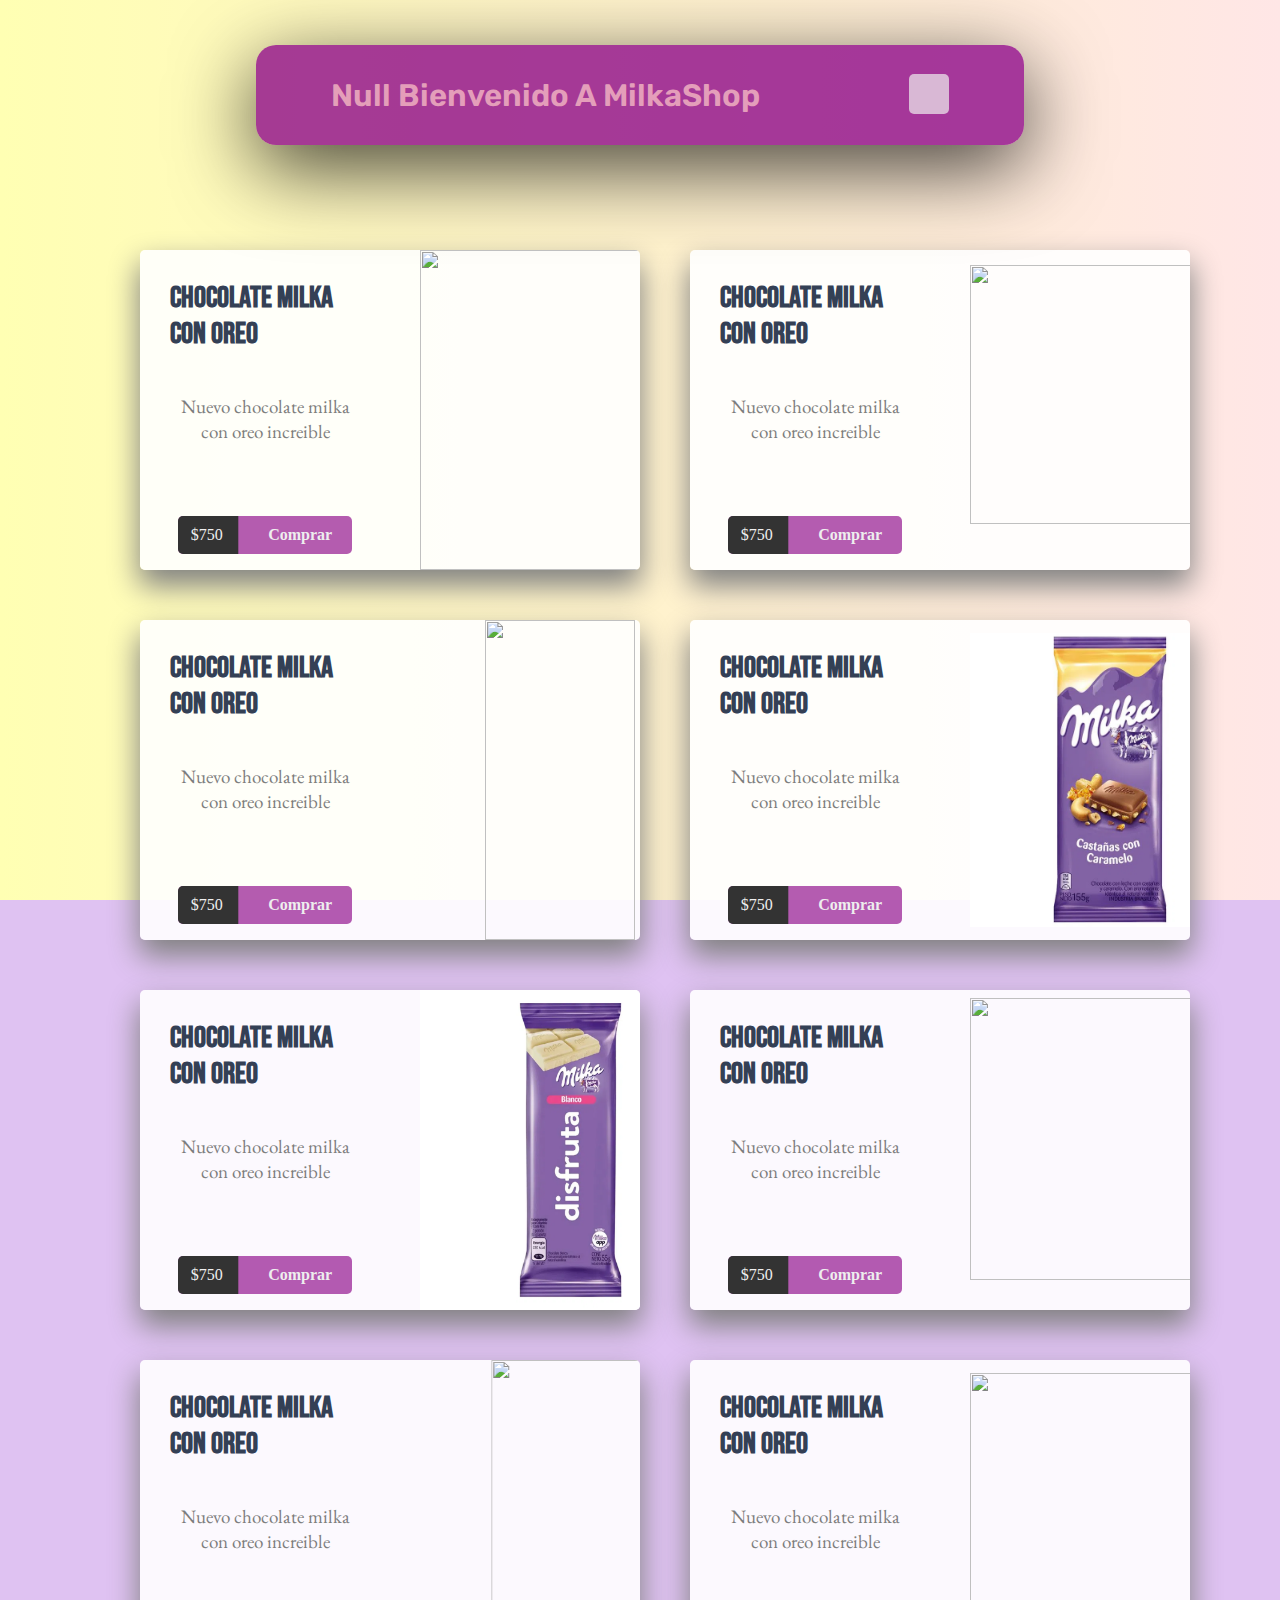
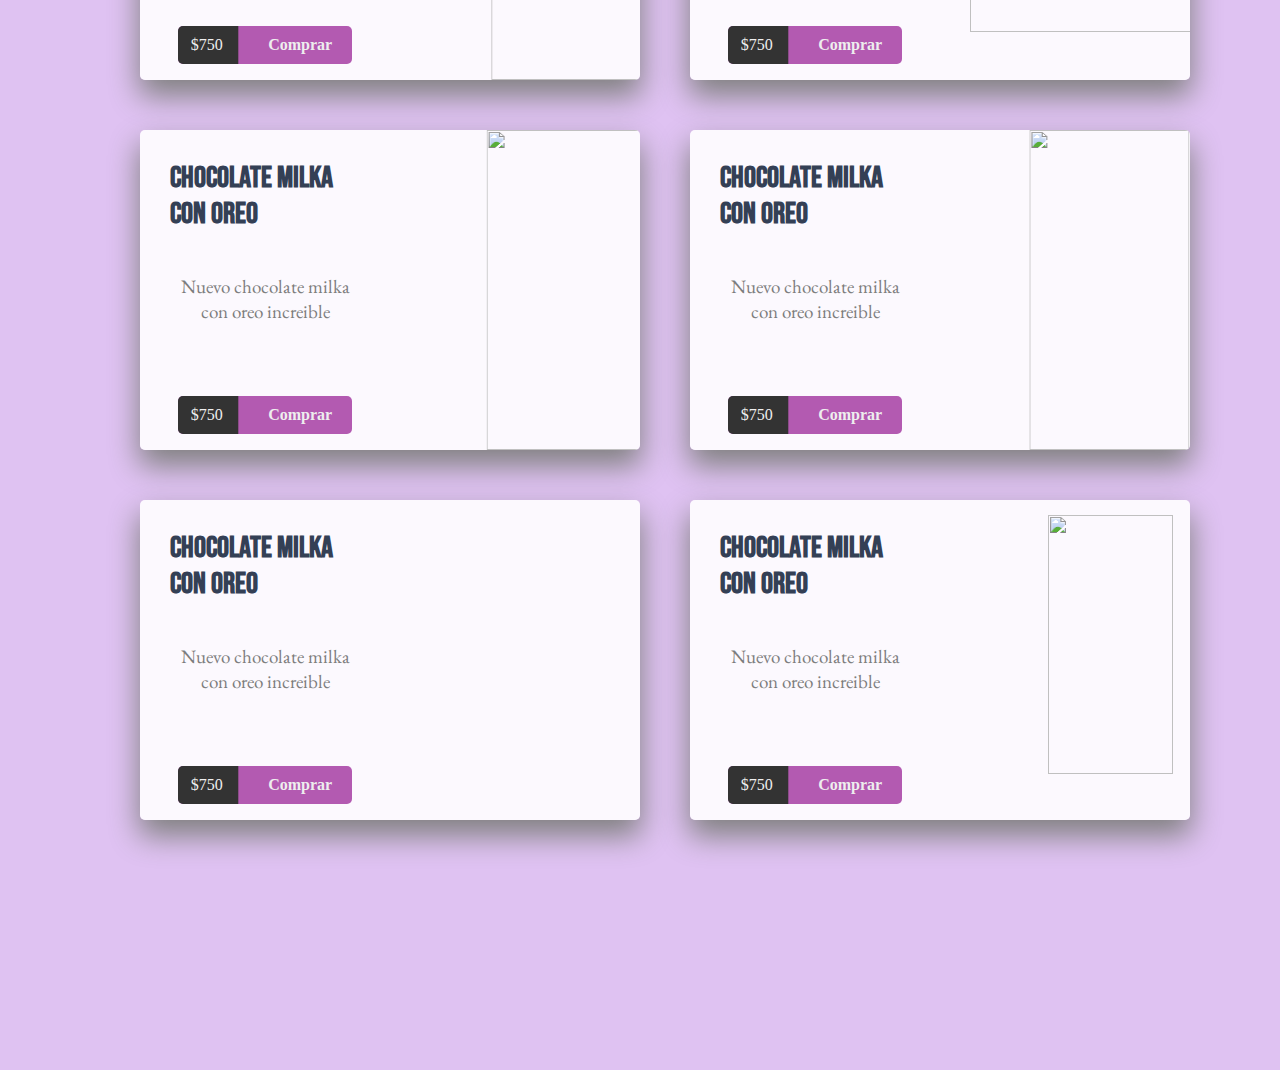
==== index.html @ 317cbb47 "html y js" ====
<!DOCTYPE html>
<html lang="es">
<head>
    <meta charset="UTF-8">
    <meta http-equiv="X-UA-Compatible" content="IE=edge">
    <meta name="viewport" content="width=device-width, initial-scale=1.0">
    <link rel="stylesheet" href="CSS/estilos.css">
    <title>Document</title>
</head>
<body>
  <div id="saludo" class="caja">
    <h1></h1>
    <a href="productos/producto.html">
    <button class="btn2">
 
    </button>
    </a>
  </div>


<main id="productos">

  <section class="1">
    <div id="contenedor">	
	
      <div class="producto-data">
      
        <h1>Chocolate milka con oreo</h1>
  
      
        <p>Nuevo chocolate milka con oreo increible</p>
  
      
      
        <div class="control">
    
          <button class="btn">
          <span class="precio">$750</span>
          <span class="comprar">Comprar</span>
          </button>
    
        </div>
        
      </div>
    
      <div class="producto-imagen milka1">
    
      <img src="	https://superlorito.com.ar/wp-content/uploads/Chocolate-Milka-Oreo-Leche-X55gr.jpg" alt="">

      </div>
  
    </div>
  </section>
  <section class="2">
    <div id="contenedor">	
	
      <div class="producto-data">
      
        <h1>Chocolate milka con oreo</h1>
  
      
        <p>Nuevo chocolate milka con oreo increible</p>
  
      
      
       <div class="control">
        
          <button class="btn">
          <span class="precio">$750</span>
          <span class="comprar">Comprar</span>
          </button>
        
        </div>
        
      </div>
    
      <div class="producto-imagen milka2">
    
      <img src="	https://http2.mlstatic.com/D_NQ_NP_650214-MLA49105388420_022022-O.jpg" alt="">

      </div>
  
    </div>
  </section>
  <section class="3">
    <div id="contenedor">	
	
      <div class="producto-data">
      
        <h1>Chocolate milka con oreo</h1>
  
      
        <p>Nuevo chocolate milka con oreo increible</p>
  
      
      
       <div class="control">
    
          <button class="btn">
            
          <span class="precio">$750</span>
          <span class="comprar">Comprar</span>
          </button>
    
        </div>
        
      </div>
    
      <div class="producto-imagen milka3">
    
      <img src="	https://http2.mlstatic.com/D_NQ_NP_950844-MLA43089766012_082020-O.jpg" alt="">

      </div>
  
    </div>
  </section>
  <section class="4">
    <div id="contenedor">	
	
      <div class="producto-data">
      
        <h1>Chocolate milka con oreo</h1>
  
      
        <p>Nuevo chocolate milka con oreo increible</p>
  
      
      
       <div class="control">
    
          <button class="btn">
          <span class="precio">$750</span>
          <span class="comprar">Comprar</span>
          </button>
    
        </div>
        
      </div>
    
      <div class="producto-imagen milka4">
    
      <img src="imagenes/cho.jpg" alt="">

      </div>
  
    </div>
  </section>
  <section class="5">
    <div id="contenedor">	
	
      <div class="producto-data">
      
        <h1>Chocolate milka con oreo</h1>
  
      
        <p>Nuevo chocolate milka con oreo increible</p>
  
      
      
       <div class="control">
    
          <button class="btn">
          <span class="precio">$750</span>
          <span class="comprar">Comprar</span>
          </button>
    
        </div>
        
      </div>
    
      <div class="producto-imagen milka5">
    
      <img src="imagenes/choco2.jpg" alt="">

      </div>
  
    </div>
  </section>
  <section class="6">
    <div id="contenedor">	
	
      <div class="producto-data">
      
        <h1>Chocolate milka con oreo</h1>
  
      
        <p>Nuevo chocolate milka con oreo increible</p>
  
      
      
       <div class="control">
    
          <button class="btn">
          <span class="precio">$750</span>
          <span class="comprar">Comprar</span>
          </button>
    
        </div>
        
      </div>
    
      <div class="producto-imagen milka6">
    
      <img src="	https://geant.vteximg.com.br/arquivos/ids/202860-1000-1000/660209.jpg" alt="">

      </div>
  
    </div>
  </section>
  <section class="7">
    <div id="contenedor">	
	
      <div class="producto-data">
      
        <h1>Chocolate milka con oreo</h1>
  
      
        <p>Nuevo chocolate milka con oreo increible</p>
  
      
      
       <div class="control">
    
          <button class="btn">
          <span class="precio">$750</span>
          <span class="comprar">Comprar</span>
          </button>
    
        </div>
        
      </div>
    
      <div class="producto-imagen milka7">
    
      <img src="	https://http2.mlstatic.com/D_NQ_NP_728388-MLA46221948255_052021-O.jpg" alt="">

      </div>
  
    </div>
  </section>
  <section class="8">
    <div id="contenedor">	
	
      <div class="producto-data">
      
        <h1>Chocolate milka con oreo</h1>
  
      
        <p>Nuevo chocolate milka con oreo increible</p>
  
      
      
       <div class="control">
    
          <button class="btn">
          <span class="precio">$750</span>
          <span class="comprar">Comprar</span>
          </button>
    
        </div>
        
      </div>
    
      <div class="producto-imagen milka8">
    
      <img src="	https://images.freshop.com/00070221103026/bbd593454229180da6b81c4cb1b578fb_large.png" alt="">

      </div>
  
    </div>
  </section>
  <section class="9">
    <div id="contenedor">	
	
      <div class="producto-data">
      
        <h1>Chocolate milka con oreo</h1>
  
      
        <p>Nuevo chocolate milka con oreo increible</p>
  
      
      
       <div class="control">
    
          <button class="btn">
          <span class="precio">$750</span>
          <span class="comprar">Comprar</span>
          </button>
    
        </div>
        
      </div>
    
      <div class="producto-imagen milka9">
    
      <img src="	https://http2.mlstatic.com/D_NQ_NP_857072-MLA42196330854_062020-O.webp" alt="">

      </div>
  
    </div>
  </section>

  <section class="10">
    <div id="contenedor">	
	
      <div class="producto-data">
      
        <h1>Chocolate milka con oreo</h1>
  
      
        <p>Nuevo chocolate milka con oreo increible</p>
  
      
      
       <div class="control">
    
          <button class="btn">
          <span class="precio">$750</span>
          <span class="comprar">Comprar</span>
          </button>
    
        </div>
        
      </div>
    
      <div class="producto-imagen milka10">
    
      <img src="https://http2.mlstatic.com/D_NQ_NP_714537-MLA43357161990_092020-O.webp" alt="">

      </div>
  
    </div>
  </section>
  <section class="11">
    <div id="contenedor">	
	
      <div class="producto-data">
      
        <h1>Chocolate milka con oreo</h1>
  
      
        <p>Nuevo chocolate milka con oreo increible</p>
  
      
      
       <div class="control">
    
          <button class="btn">
          <span class="precio">$750</span>
          <span class="comprar">Comprar</span>
          </button>
    
        </div>
        
      </div>
    
      <div class="producto-imagen milka11">
    
      <img src="	https://http2.mlstatic.com/D_NQ_NP_940517-MLA41608887933_052020-O.jpg " alt="">

      </div>
  
    </div>
  </section>
  <section class="12">
    <div id="contenedor">	
	
      <div class="producto-data">
      
        <h1>Chocolate milka con oreo</h1>
  
      
        <p>Nuevo chocolate milka con oreo increible</p>
  
      
      
       <div class="control">
    
          <button class="btn">
          <span class="precio">$750</span>
          <span class="comprar">Comprar</span>
          </button>
    
        </div>
        
      </div>
    
      <div class="producto-imagen milka12">
    
      <img src="	https://m.media-amazon.com/images/I/61frjpLUIfL._SY879_PIbundle-2,TopRight,0,0_SX389SY879SH20_.jpg      " alt="">

      </div>
  
    </div>
  </section>

</main> 
<script src="js/mainjava.js"></script>
</body>
</html>
---- CSS/estilos.css ----
@import url('https://fonts.googleapis.com/css2?family=Bebas+Neue&family=Bree+Serif&family=EB+Garamond:ital,wght@0,500;1,800&display=swap');

@import url('https://fonts.googleapis.com/css2?family=Montserrat:ital,wght@1,300&family=Pacifico&family=Poppins:wght@200&family=Roboto:ital@1&family=Rubik&display=swap');



body {
background: #DFC2F2;
background-image: linear-gradient( to right, #ffffb3,#ffe6e6);
background-attachment: fixed;	
background-size: cover;
}

.caja{
background-color: #8b0186c5;
height: 100px;
position: absolute;
border-radius: 20px;
top: 5%;
left: 20%;
right: 20%;
align-items: center;
display: flex;
height: 100px;
justify-content: space-around;

-webkit-box-shadow: 0px 22px 81px 0px rgba(0,0,0,0.75);
-moz-box-shadow: 0px 22px 81px 0px rgba(0,0,0,0.75);
box-shadow: 0px 22px 81px 0px rgba(0,0,0,0.75);

}   
.caja h1{
text-transform: capitalize;
color: #ffcaca;
opacity: 70%;
font-weight: 600;
font-family: 'Montserrat', sans-serif;
font-family: 'Pacifico', cursive;
font-family: 'Poppins', sans-serif;
font-family: 'Roboto', sans-serif;
font-family: 'Rubik', sans-serif;
font-size: 31px;
}
main{
display: grid; 
grid-auto-columns: 1fr; 
grid-template-columns: 1fr 1fr; 
grid-template-rows: 1fr 1fr 1fr 1fr 1fr 1fr; 
gap: 1px 1px; 
grid-template-areas: 
  "1 2"
  "3 4"
  "5 6"
  "7 8"
  "9 10"
  "11 12"; 
  gap: 50px;
  width: 1000px;
  margin: 250px auto;
  
  }
.btn2{
  background-image: url(	https://e7.pngegg.com/pngimages/833/426/png-clipart-shopping-cart-shopping-cart.png);
  background-size: cover;
  background-position: center;
  border-radius: 5px;
  border: none;
  cursor: pointer;
  opacity: 70%;
  width: 40px;
  height: 40px;
  border: none;
  transition: all 0.3s ease-out;
  
}
.btn2:hover{
transform: scale(1.1);
opacity: 90%;

}

#contenedor{
  box-shadow: 0 15px 30px 1px grey;
  background: rgba(255, 255, 255, 0.90);
  text-align: center;
  border-radius: 5px;
  overflow: hidden;
 
  height: 320px;
  width: 500px;
  
  
  
}



.producto-data {
  position: relative;
  text-align: left;
  overflow: hidden;
  padding: 30px;
  height: 100%;
  float: left;
  width: 38%;
  
}

#contenedor .producto-data h1{
  font-family: 'Bebas Neue', cursive;
  display: inline-block;
  position: relative;
  font-size: 30px;
  color: #344055;
  margin: 0;
  
}
#contenedor .producto-data p {
font-family: 'EB Garamond', serif;
  text-align: center;
  font-size: 19px;
  color: #7d7d7d;
  padding-top: 23px;
}
.control{
  position: absolute;
  bottom: 20%;
  left: 15%;
  
}
.btn {

  transform: translateY(0px);
  transition: 0.3s linear;
  background:  #8b0186a4;
  border-radius: 5px;
  position: relative;
  overflow: hidden;
  cursor: pointer;
  outline: none;
  border: none;
  color: #eee;
  padding: 0;
  margin: 0;
  
}

.btn:hover{transform: translateY(-6px);
  background: #8b0186c5;}

.btn span {
  font-family: 'Farsan', cursive;
  transition: transform 0.3s;
  display: inline-block;
  padding: 10px 20px;
  font-size: 1.2em;
  margin:0;
  
}
.btn .precio{
  background: #333;
  border: 0;
  margin: 0;
} 

.btn .precio {
  transform: translateX(-10%); padding-right: 15px;
}



.btn .comprar {
  z-index: 3; font-weight: bolder;
  
}

.btn:hover .precio {transform: translateX(-110%);}





.producto-imagen {
  transition: all 0.3s ease-out;
  display: inline-block;
  position: relative;
  left: 30px;
  overflow: hidden;
  height: 100%;
 
  width: 50%;
  display: inline-block;
}

.milka1 img {
  width: 300px;
  height: 100%;
  
}
.milka2 img{
  
  width: 290px;
  height: 90%;
  margin-top: 6%;
}
.milka3 img{
  width: 150px;
  height: 100%;
  transform: translateX(10%);


}
.milka4 img{
  width: 280px;
  height: 92%;
  margin-top: 5%;
  
}
.milka5 img{
  width: 300px;
  height: 100%;
}
.milka6 img{
  width: 285px;
  height: 94%;
  margin-top: 3%;
}
.milka7 img{
  width: 155px;
  height: 100%;
  transform: translateX(15%);
}
.milka8 img{
  width: 280px;
  height: 90%;
  margin-top: 5%;
}
.milka9 img{
  width: 155px;
  height: 100%;
  transform: translateX(12%);
}
.milka10 img{
  width: 160px;
  height: 100%;
  transform: translateX(9%);
}
.milka11 img{
  transform: translateX(11%);
  height: 100%;
}
.milka12 img{
  width: 125px;
  height: 90%;
  margin-top: 6%;
  transform: translateX(12%);
 
}
.producto-imagen img{
  transition: transform 0.4s;
}
.producto-imagen :hover{
  transform:translateX(-15%);
}



.btn:hover .comprar{
 transform: translateX(-35%);
}
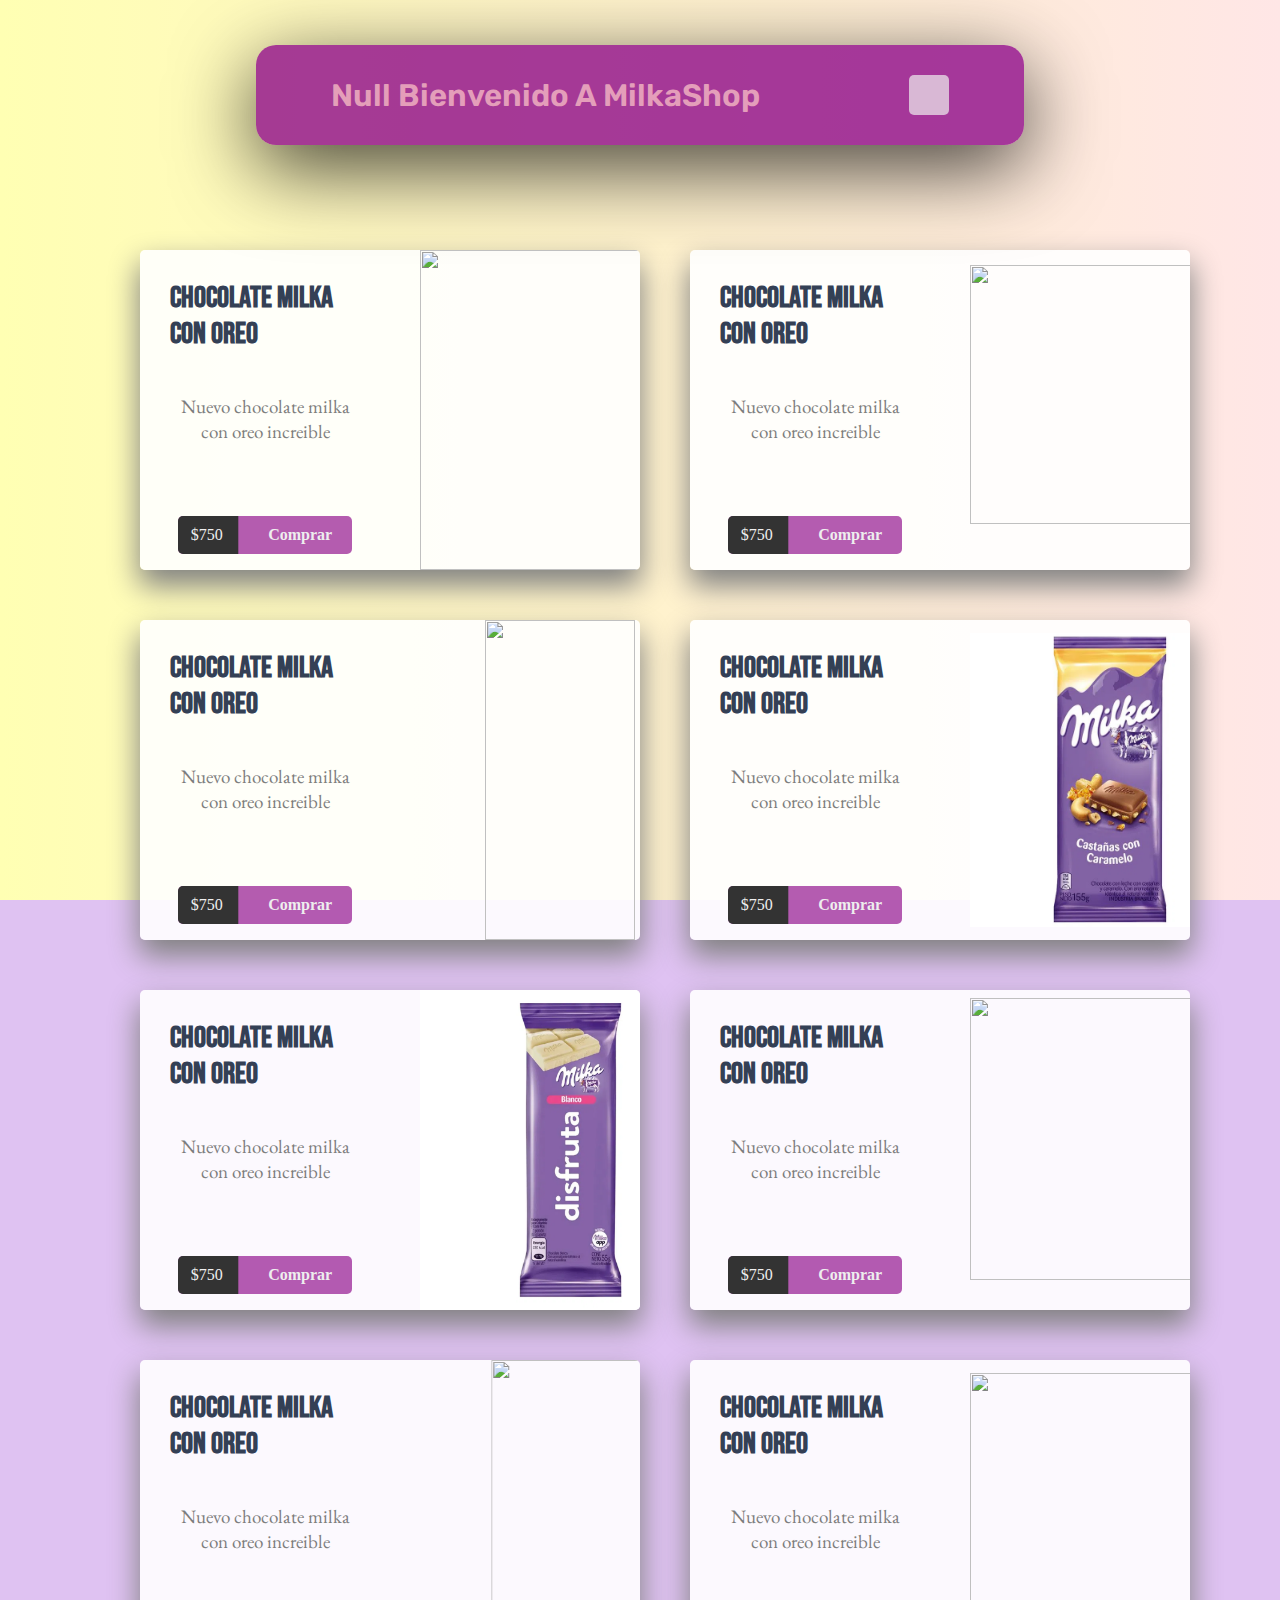
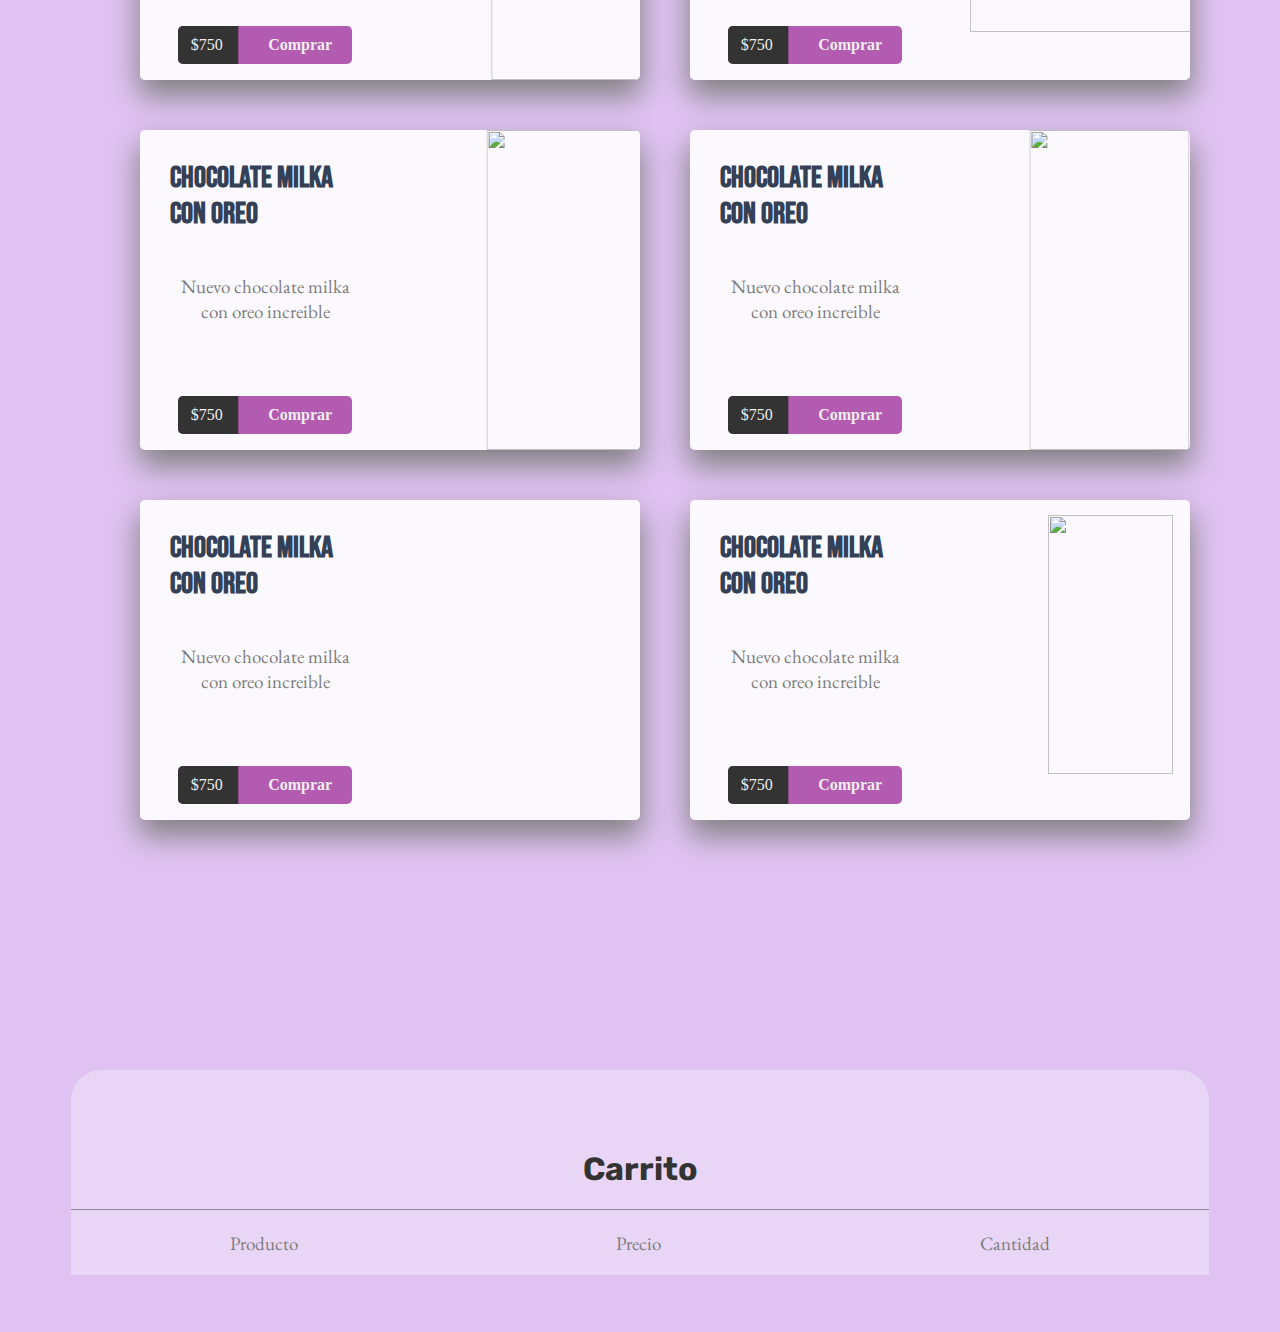
==== commit bb1106a2: "carrito" ====
--- a/index.html
+++ b/index.html
@@ -10,22 +10,30 @@
 <body>
   <div id="saludo" class="caja">
     <h1></h1>
-    <a href="productos/producto.html">
-    <button class="btn2">
- 
+    <!-- <a href="productos/producto.html"></a>-->
+    <button class="btn2" id="carr">
+      <!-- <div class="carrito">
+        <table>
+          <tr id="tabla">
+            <th></th>
+            <th></th>
+            <th></th>
+          </tr>
+        </table>
+        <tbody></tbody>
+      </div> -->
     </button>
-    </a>
   </div>
 
 
 <main id="productos">
 
   <section class="1">
-    <div id="contenedor">	
-	
-      <div class="producto-data">
-      
-        <h1>Chocolate milka con oreo</h1>
+    <div id="contenedor" class="tarjeta">	
+	
+      <div class="producto-data">
+      
+        <h1 class="tarjeta-titulo">Chocolate milka con oreo</h1>
   
       
         <p>Nuevo chocolate milka con oreo increible</p>
@@ -45,357 +53,391 @@
     
       <div class="producto-imagen milka1">
     
+      <img class="tarjeta-img" src="	https://superlorito.com.ar/wp-content/uploads/Chocolate-Milka-Oreo-Leche-X55gr.jpg" alt="">
+
+      </div>
+  
+    </div>
+  </section>
+  <section class="2">
+    <div id="contenedor" class="tarjeta">	
+	
+      <div class="producto-data">
+      
+        <h1 class="tarjeta-titulo">Chocolate milka con oreo</h1>
+  
+      
+        <p>Nuevo chocolate milka con oreo increible</p>
+  
+      
+      
+       <div class="control">
+        
+          <button class="btn">
+          <span class="precio">$750</span>
+          <span class="comprar">Comprar</span>
+          </button>
+        
+        </div>
+        
+      </div>
+    
+      <div class="producto-imagen milka2">
+    
+      <img class="tarjeta-img" src="	https://http2.mlstatic.com/D_NQ_NP_650214-MLA49105388420_022022-O.jpg" alt="">
+
+      </div>
+  
+    </div>
+  </section>
+  <section class="3">
+    <div id="contenedor" class="tarjeta">	
+	
+      <div class="producto-data">
+      
+        <h1 class="tarjeta-titulo">Chocolate milka con oreo</h1>
+  
+      
+        <p>Nuevo chocolate milka con oreo increible</p>
+  
+      
+      
+       <div class="control">
+    
+          <button class="btn">
+            
+          <span class="precio">$750</span>
+          <span class="comprar">Comprar</span>
+          </button>
+    
+        </div>
+        
+      </div>
+    
+      <div class="producto-imagen milka3">
+    
+      <img class="tarjeta-img" src="	https://http2.mlstatic.com/D_NQ_NP_950844-MLA43089766012_082020-O.jpg" alt="">
+
+      </div>
+  
+    </div>
+  </section>
+  <section class="4">
+    <div id="contenedor" class="tarjeta">	
+	
+      <div class="producto-data">
+      
+        <h1 class="tarjeta-titulo">Chocolate milka con oreo</h1>
+  
+      
+        <p>Nuevo chocolate milka con oreo increible</p>
+  
+      
+      
+       <div class="control">
+    
+          <button class="btn">
+          <span class="precio">$750</span>
+          <span class="comprar">Comprar</span>
+          </button>
+    
+        </div>
+        
+      </div>
+    
+      <div class="producto-imagen milka4">
+    
+      <img class="tarjeta-img" src="imagenes/cho.jpg" alt="">
+
+      </div>
+  
+    </div>
+  </section>
+  <section class="5">
+    <div id="contenedor" class="tarjeta">	
+	
+      <div class="producto-data">
+      
+        <h1 class="tarjeta-titulo">Chocolate milka con oreo</h1>
+  
+      
+        <p>Nuevo chocolate milka con oreo increible</p>
+  
+      
+      
+       <div class="control">
+    
+          <button class="btn">
+          <span class="precio">$750</span>
+          <span class="comprar">Comprar</span>
+          </button>
+    
+        </div>
+        
+      </div>
+    
+      <div class="producto-imagen milka5">
+    
+      <img class="tarjeta-img" src="imagenes/choco2.jpg" alt="">
+
+      </div>
+  
+    </div>
+  </section>
+  <section class="6">
+    <div id="contenedor" class="tarjeta">	
+	
+      <div class="producto-data">
+      
+        <h1 class="tarjeta-titulo">Chocolate milka con oreo</h1>
+  
+      
+        <p>Nuevo chocolate milka con oreo increible</p>
+  
+      
+      
+       <div class="control">
+    
+          <button class="btn">
+          <span class="precio">$750</span>
+          <span class="comprar">Comprar</span>
+          </button>
+    
+        </div>
+        
+      </div>
+    
+      <div class="producto-imagen milka6">
+    
+      <img class="tarjeta-img" src="	https://geant.vteximg.com.br/arquivos/ids/202860-1000-1000/660209.jpg" alt="">
+
+      </div>
+  
+    </div>
+  </section>
+  <section class="7">
+    <div id="contenedor" class="tarjeta">	
+	
+      <div class="producto-data">
+      
+        <h1 class="tarjeta-titulo">Chocolate milka con oreo</h1>
+  
+      
+        <p>Nuevo chocolate milka con oreo increible</p>
+  
+      
+      
+       <div class="control">
+    
+          <button class="btn">
+          <span class="precio">$750</span>
+          <span class="comprar">Comprar</span>
+          </button>
+    
+        </div>
+        
+      </div>
+    
+      <div class="producto-imagen milka7">
+    
+      <img class="tarjeta-img" src="	https://http2.mlstatic.com/D_NQ_NP_728388-MLA46221948255_052021-O.jpg" alt="">
+
+      </div>
+  
+    </div>
+  </section>
+  <section class="8">
+    <div id="contenedor" class="tarjeta">	
+	
+      <div class="producto-data">
+      
+        <h1 class="tarjeta-titulo">Chocolate milka con oreo</h1>
+  
+      
+        <p>Nuevo chocolate milka con oreo increible</p>
+  
+      
+      
+       <div class="control">
+    
+          <button class="btn">
+          <span class="precio">$750</span>
+          <span class="comprar">Comprar</span>
+          </button>
+    
+        </div>
+        
+      </div>
+    
+      <div class="producto-imagen milka8">
+    
+      <img class="tarjeta-img" src="	https://images.freshop.com/00070221103026/bbd593454229180da6b81c4cb1b578fb_large.png" alt="">
+
+      </div>
+  
+    </div>
+  </section>
+  <section class="9">
+    <div id="contenedor" class="tarjeta">	
+	
+      <div class="producto-data">
+      
+        <h1 class="tarjeta-titulo">Chocolate milka con oreo</h1>
+  
+      
+        <p>Nuevo chocolate milka con oreo increible</p>
+  
+      
+      
+       <div class="control">
+    
+          <button class="btn">
+          <span class="precio">$750</span>
+          <span class="comprar">Comprar</span>
+          </button>
+    
+        </div>
+        
+      </div>
+    
+      <div class="producto-imagen milka9">
+    
+      <img class="tarjeta-img" src="	https://http2.mlstatic.com/D_NQ_NP_857072-MLA42196330854_062020-O.webp" alt="">
+
+      </div>
+  
+    </div>
+  </section>
+
+  <section class="10">
+    <div id="contenedor" class="tarjeta">	
+	
+      <div class="producto-data">
+      
+        <h1 class="tarjeta-titulo">Chocolate milka con oreo</h1>
+  
+      
+        <p>Nuevo chocolate milka con oreo increible</p>
+  
+      
+      
+       <div class="control">
+    
+          <button class="btn">
+          <span class="precio">$750</span>
+          <span class="comprar">Comprar</span>
+          </button>
+    
+        </div>
+        
+      </div>
+    
+      <div class="producto-imagen milka10">
+    
+      <img class="tarjeta-img" src="https://http2.mlstatic.com/D_NQ_NP_714537-MLA43357161990_092020-O.webp" alt="">
+
+      </div>
+  
+    </div>
+  </section>
+  <section class="11">
+    <div id="contenedor" class="tarjeta">	
+	
+      <div class="producto-data">
+      
+        <h1 class="tarjeta-titulo">Chocolate milka con oreo</h1>
+  
+      
+        <p>Nuevo chocolate milka con oreo increible</p>
+  
+      
+      
+       <div class="control">
+    
+          <button class="btn">
+          <span class="precio">$750</span>
+          <span class="comprar">Comprar</span>
+          </button>
+    
+        </div>
+        
+      </div>
+    
+      <div class="producto-imagen milka11">
+    
+      <img class="tarjeta-img" src="	https://http2.mlstatic.com/D_NQ_NP_940517-MLA41608887933_052020-O.jpg " alt="">
+
+      </div>
+  
+    </div>
+  </section>
+  <section class="12">
+    <div id="contenedor" class="tarjeta">	
+	
+      <div class="producto-data">
+      
+        <h1 class="tarjeta-titulo">Chocolate milka con oreo</h1>
+  
+      
+        <p>Nuevo chocolate milka con oreo increible</p>
+  
+      
+      
+       <div class="control">
+    
+          <button class="btn">
+          <span class="precio">$750</span>
+          <span class="comprar">Comprar</span>
+          </button>
+    
+        </div>
+        
+      </div>
+    
+      <div class="producto-imagen milka12">
+    
+      <img class="tajeta-img" src="	https://m.media-amazon.com/images/I/61frjpLUIfL._SY879_PIbundle-2,TopRight,0,0_SX389SY879SH20_.jpg      " alt="">
+
+      </div>
+  
+    </div>
+  </section>
+
+</main> 
+
+<div class="carrito">
+  <div class="carrito-info">
+    <h1>Carrito</h1>
+	  <a href="//parzibyte.me/blog"></a>
+	  <div class="linea"></div>
+    <div class="chocolate-info">
+      <p>Producto</p>
+      <p>Precio</p>
+      <p>Cantidad</p>
+    </div>
+  </div>
+  
+    <!-- <div class="carrito-img">
       <img src="	https://superlorito.com.ar/wp-content/uploads/Chocolate-Milka-Oreo-Leche-X55gr.jpg" alt="">
-
-      </div>
-  
-    </div>
-  </section>
-  <section class="2">
-    <div id="contenedor">	
-	
-      <div class="producto-data">
-      
-        <h1>Chocolate milka con oreo</h1>
-  
-      
-        <p>Nuevo chocolate milka con oreo increible</p>
-  
-      
-      
-       <div class="control">
-        
-          <button class="btn">
-          <span class="precio">$750</span>
-          <span class="comprar">Comprar</span>
-          </button>
-        
-        </div>
-        
-      </div>
-    
-      <div class="producto-imagen milka2">
-    
-      <img src="	https://http2.mlstatic.com/D_NQ_NP_650214-MLA49105388420_022022-O.jpg" alt="">
-
-      </div>
-  
-    </div>
-  </section>
-  <section class="3">
-    <div id="contenedor">	
-	
-      <div class="producto-data">
-      
-        <h1>Chocolate milka con oreo</h1>
-  
-      
-        <p>Nuevo chocolate milka con oreo increible</p>
-  
-      
-      
-       <div class="control">
-    
-          <button class="btn">
-            
-          <span class="precio">$750</span>
-          <span class="comprar">Comprar</span>
-          </button>
-    
-        </div>
-        
-      </div>
-    
-      <div class="producto-imagen milka3">
-    
-      <img src="	https://http2.mlstatic.com/D_NQ_NP_950844-MLA43089766012_082020-O.jpg" alt="">
-
-      </div>
-  
-    </div>
-  </section>
-  <section class="4">
-    <div id="contenedor">	
-	
-      <div class="producto-data">
-      
-        <h1>Chocolate milka con oreo</h1>
-  
-      
-        <p>Nuevo chocolate milka con oreo increible</p>
-  
-      
-      
-       <div class="control">
-    
-          <button class="btn">
-          <span class="precio">$750</span>
-          <span class="comprar">Comprar</span>
-          </button>
-    
-        </div>
-        
-      </div>
-    
-      <div class="producto-imagen milka4">
-    
-      <img src="imagenes/cho.jpg" alt="">
-
-      </div>
-  
-    </div>
-  </section>
-  <section class="5">
-    <div id="contenedor">	
-	
-      <div class="producto-data">
-      
-        <h1>Chocolate milka con oreo</h1>
-  
-      
-        <p>Nuevo chocolate milka con oreo increible</p>
-  
-      
-      
-       <div class="control">
-    
-          <button class="btn">
-          <span class="precio">$750</span>
-          <span class="comprar">Comprar</span>
-          </button>
-    
-        </div>
-        
-      </div>
-    
-      <div class="producto-imagen milka5">
-    
-      <img src="imagenes/choco2.jpg" alt="">
-
-      </div>
-  
-    </div>
-  </section>
-  <section class="6">
-    <div id="contenedor">	
-	
-      <div class="producto-data">
-      
-        <h1>Chocolate milka con oreo</h1>
-  
-      
-        <p>Nuevo chocolate milka con oreo increible</p>
-  
-      
-      
-       <div class="control">
-    
-          <button class="btn">
-          <span class="precio">$750</span>
-          <span class="comprar">Comprar</span>
-          </button>
-    
-        </div>
-        
-      </div>
-    
-      <div class="producto-imagen milka6">
-    
-      <img src="	https://geant.vteximg.com.br/arquivos/ids/202860-1000-1000/660209.jpg" alt="">
-
-      </div>
-  
-    </div>
-  </section>
-  <section class="7">
-    <div id="contenedor">	
-	
-      <div class="producto-data">
-      
-        <h1>Chocolate milka con oreo</h1>
-  
-      
-        <p>Nuevo chocolate milka con oreo increible</p>
-  
-      
-      
-       <div class="control">
-    
-          <button class="btn">
-          <span class="precio">$750</span>
-          <span class="comprar">Comprar</span>
-          </button>
-    
-        </div>
-        
-      </div>
-    
-      <div class="producto-imagen milka7">
-    
-      <img src="	https://http2.mlstatic.com/D_NQ_NP_728388-MLA46221948255_052021-O.jpg" alt="">
-
-      </div>
-  
-    </div>
-  </section>
-  <section class="8">
-    <div id="contenedor">	
-	
-      <div class="producto-data">
-      
-        <h1>Chocolate milka con oreo</h1>
-  
-      
-        <p>Nuevo chocolate milka con oreo increible</p>
-  
-      
-      
-       <div class="control">
-    
-          <button class="btn">
-          <span class="precio">$750</span>
-          <span class="comprar">Comprar</span>
-          </button>
-    
-        </div>
-        
-      </div>
-    
-      <div class="producto-imagen milka8">
-    
-      <img src="	https://images.freshop.com/00070221103026/bbd593454229180da6b81c4cb1b578fb_large.png" alt="">
-
-      </div>
-  
-    </div>
-  </section>
-  <section class="9">
-    <div id="contenedor">	
-	
-      <div class="producto-data">
-      
-        <h1>Chocolate milka con oreo</h1>
-  
-      
-        <p>Nuevo chocolate milka con oreo increible</p>
-  
-      
-      
-       <div class="control">
-    
-          <button class="btn">
-          <span class="precio">$750</span>
-          <span class="comprar">Comprar</span>
-          </button>
-    
-        </div>
-        
-      </div>
-    
-      <div class="producto-imagen milka9">
-    
-      <img src="	https://http2.mlstatic.com/D_NQ_NP_857072-MLA42196330854_062020-O.webp" alt="">
-
-      </div>
-  
-    </div>
-  </section>
-
-  <section class="10">
-    <div id="contenedor">	
-	
-      <div class="producto-data">
-      
-        <h1>Chocolate milka con oreo</h1>
-  
-      
-        <p>Nuevo chocolate milka con oreo increible</p>
-  
-      
-      
-       <div class="control">
-    
-          <button class="btn">
-          <span class="precio">$750</span>
-          <span class="comprar">Comprar</span>
-          </button>
-    
-        </div>
-        
-      </div>
-    
-      <div class="producto-imagen milka10">
-    
-      <img src="https://http2.mlstatic.com/D_NQ_NP_714537-MLA43357161990_092020-O.webp" alt="">
-
-      </div>
-  
-    </div>
-  </section>
-  <section class="11">
-    <div id="contenedor">	
-	
-      <div class="producto-data">
-      
-        <h1>Chocolate milka con oreo</h1>
-  
-      
-        <p>Nuevo chocolate milka con oreo increible</p>
-  
-      
-      
-       <div class="control">
-    
-          <button class="btn">
-          <span class="precio">$750</span>
-          <span class="comprar">Comprar</span>
-          </button>
-    
-        </div>
-        
-      </div>
-    
-      <div class="producto-imagen milka11">
-    
-      <img src="	https://http2.mlstatic.com/D_NQ_NP_940517-MLA41608887933_052020-O.jpg " alt="">
-
-      </div>
-  
-    </div>
-  </section>
-  <section class="12">
-    <div id="contenedor">	
-	
-      <div class="producto-data">
-      
-        <h1>Chocolate milka con oreo</h1>
-  
-      
-        <p>Nuevo chocolate milka con oreo increible</p>
-  
-      
-      
-       <div class="control">
-    
-          <button class="btn">
-          <span class="precio">$750</span>
-          <span class="comprar">Comprar</span>
-          </button>
-    
-        </div>
-        
-      </div>
-    
-      <div class="producto-imagen milka12">
-    
-      <img src="	https://m.media-amazon.com/images/I/61frjpLUIfL._SY879_PIbundle-2,TopRight,0,0_SX389SY879SH20_.jpg      " alt="">
-
-      </div>
-  
-    </div>
-  </section>
-
-</main> 
+    </div>
+    <div class="carrito-titulo">
+      <h4>milka oreo</h6>
+    </div>
+    <div class="carrito-precio">
+      <h4>precio 700</h6>
+    </div>
+    <div class="carrito-cancelar">
+      <input type="number" value="1">
+      <button>
+        X
+      </button>
+    </div> -->
+
+</div>
+
+
+
+
 <script src="js/mainjava.js"></script>
 </body>
 </html>--- a/CSS/estilos.css
+++ b/CSS/estilos.css
@@ -41,6 +41,94 @@
 font-family: 'Rubik', sans-serif;
 font-size: 31px;
 }
+
+.carrito{
+  height: 100%;
+  width: 90%;
+  margin: 0 auto;
+  border-radius: 30px 30px 0 0;
+  background-color: rgba(255, 255, 255, 0.329);
+}
+
+
+.carrito-info{
+  margin-bottom: 5%;
+}
+
+.carrito-info h1{
+text-align: center;
+color: #333;
+padding-top: 80px;
+font-family: 'Montserrat', sans-serif;
+font-family: 'Pacifico', cursive;
+font-family: 'Poppins', sans-serif;
+font-family: 'Roboto', sans-serif;
+font-family: 'Rubik', sans-serif;
+ 
+}
+.linea {
+  border-top: 1px solid rgba(0, 0, 0, 0.377);
+  height: 2px;
+  max-width: 100%;
+  padding: 0;
+  margin: 20px auto 0 auto;
+}
+.chocolate-info{
+  display: flex;
+  justify-content: space-around;
+}
+.chocolate-info p{
+display: inline-block;
+font-size: 19px;
+color:#7d7d7d;
+font-family: 'EB Garamond', serif;
+
+}
+.carrito-compra {
+  margin: 10% 3.5% 5% 6%;
+  display: grid; 
+  grid-auto-columns: 1fr; 
+  grid-template-columns: 12% 35% 35% 10%; 
+  grid-template-rows: 1fr; 
+  gap: 1px 1px; 
+  grid-template-areas: 
+    "carrito-img carrito-titulo carrito-precio carrito-cancelar"; 
+}
+.carrito-img{
+  grid-area: carrito-img;
+  position: relative;
+  bottom: 45%;
+}
+.carrito-img img{
+  width: 100px;
+  border-radius: 10px;
+  margin-top: 0;
+
+}
+.carrito-titulo{
+  grid-area: carrito-titulo;
+  color: #333;  
+
+}
+.carrito-titulo h4{
+  margin-top: 0;
+}
+.carrito-precio{
+  grid-area: carrito-precio;
+  color: #333;
+}
+.carrito-precio h4{
+  margin-top: 0;
+}
+.carrito-cancelar{
+  grid-area: carrito-cancelar;
+  margin-top: 0;
+}
+.carrito-cancelar input{
+  width: 40px;
+
+}
+
 main{
 display: grid; 
 grid-auto-columns: 1fr; 
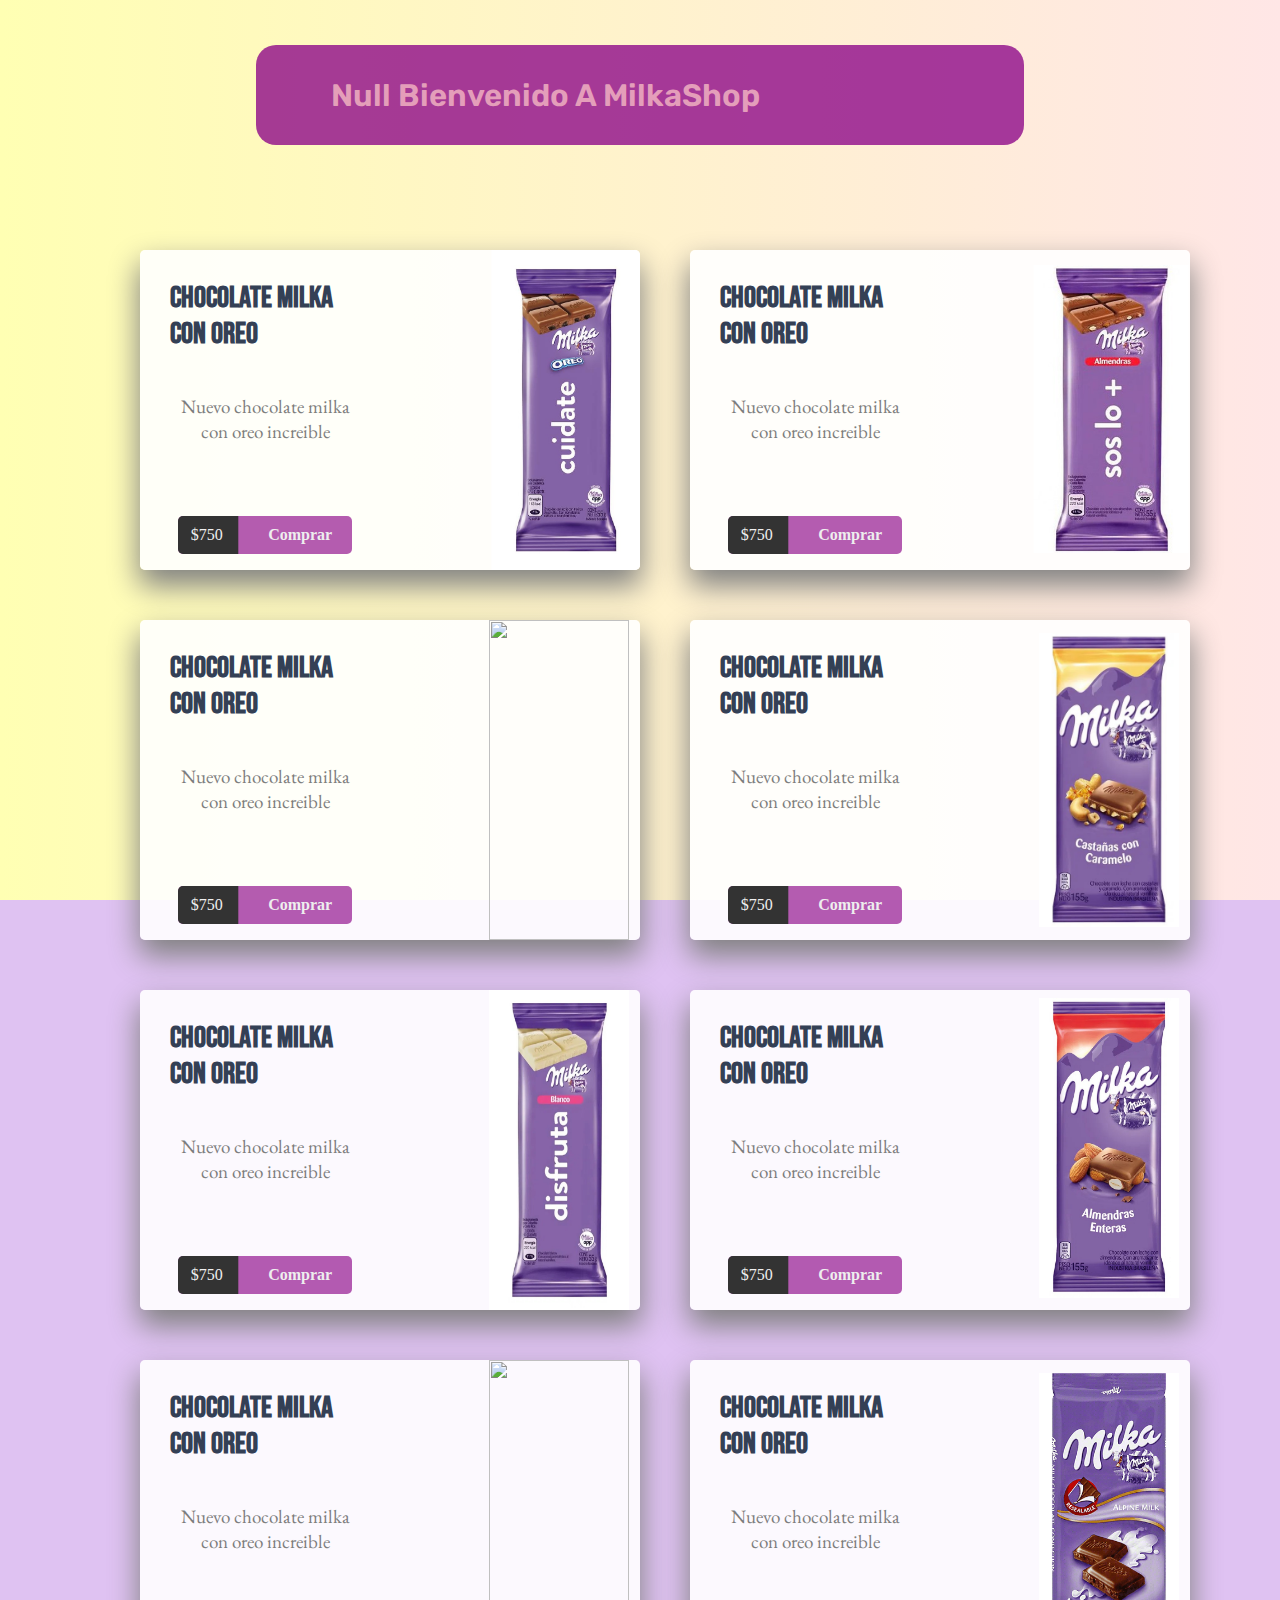
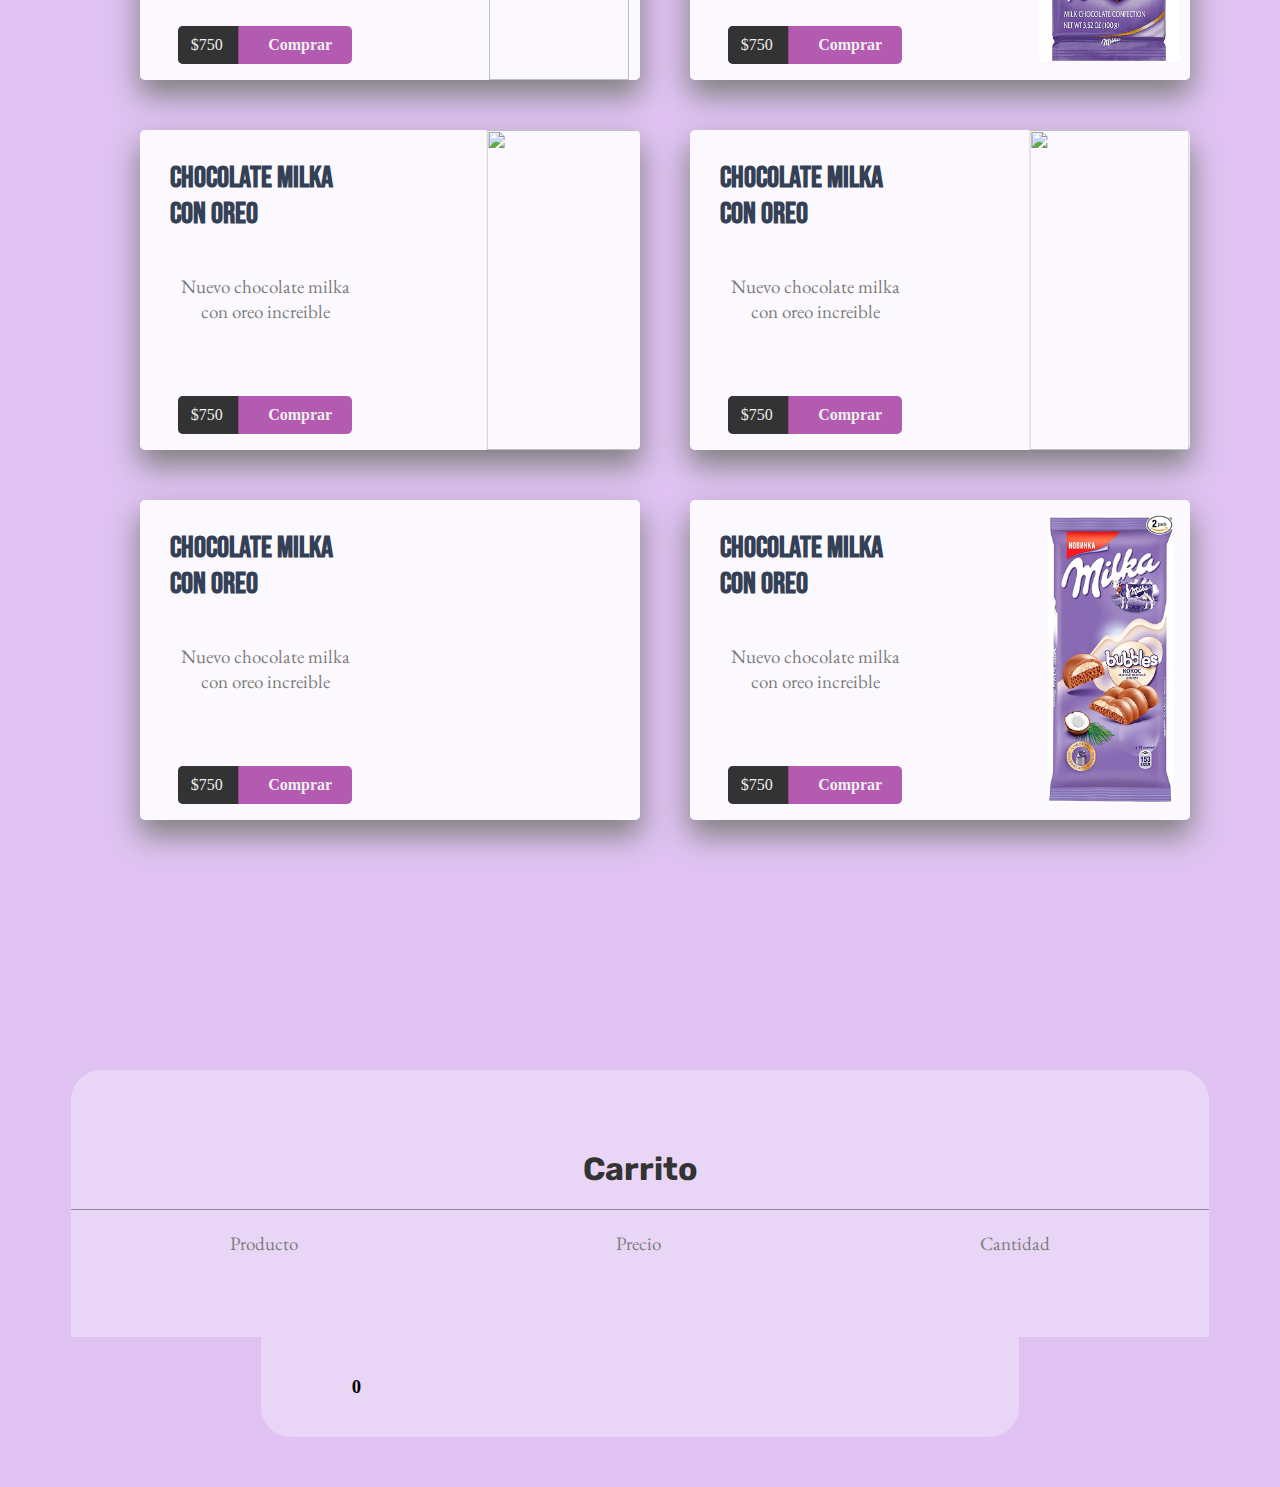
==== commit 21c83473: "carrito pt2" ====
--- a/index.html
+++ b/index.html
@@ -10,22 +10,14 @@
 <body>
   <div id="saludo" class="caja">
     <h1></h1>
-    <!-- <a href="productos/producto.html"></a>-->
-    <button class="btn2" id="carr">
-      <!-- <div class="carrito">
-        <table>
-          <tr id="tabla">
-            <th></th>
-            <th></th>
-            <th></th>
-          </tr>
-        </table>
-        <tbody></tbody>
-      </div> -->
-    </button>
+    
+      <a class="btn2" id="carr" href="#carrito" ></a>
+      
   </div>
-
-
+  <div class="logo"></div>
+<div id="alert">
+
+</div>
 <main id="productos">
 
   <section class="1">
@@ -53,7 +45,7 @@
     
       <div class="producto-imagen milka1">
     
-      <img class="tarjeta-img" src="	https://superlorito.com.ar/wp-content/uploads/Chocolate-Milka-Oreo-Leche-X55gr.jpg" alt="">
+      <img class="tarjeta-img" src="imagenes/choco4.jpg" alt="">
 
       </div>
   
@@ -84,7 +76,7 @@
     
       <div class="producto-imagen milka2">
     
-      <img class="tarjeta-img" src="	https://http2.mlstatic.com/D_NQ_NP_650214-MLA49105388420_022022-O.jpg" alt="">
+      <img class="tarjeta-img" src="imagenes/choco6.jpg" alt="">
 
       </div>
   
@@ -209,7 +201,7 @@
     
       <div class="producto-imagen milka6">
     
-      <img class="tarjeta-img" src="	https://geant.vteximg.com.br/arquivos/ids/202860-1000-1000/660209.jpg" alt="">
+      <img class="tarjeta-img" src="imagenes/choc5.jpg" alt="">
 
       </div>
   
@@ -271,7 +263,7 @@
     
       <div class="producto-imagen milka8">
     
-      <img class="tarjeta-img" src="	https://images.freshop.com/00070221103026/bbd593454229180da6b81c4cb1b578fb_large.png" alt="">
+      <img class="tarjeta-img" src="imagenes/choco6.png" alt="">
 
       </div>
   
@@ -396,7 +388,8 @@
     
       <div class="producto-imagen milka12">
     
-      <img class="tajeta-img" src="	https://m.media-amazon.com/images/I/61frjpLUIfL._SY879_PIbundle-2,TopRight,0,0_SX389SY879SH20_.jpg      " alt="">
+        <img class="tarjeta-img" src="imagenes/choco3_.jpg" alt="">
+
 
       </div>
   
@@ -404,12 +397,11 @@
   </section>
 
 </main> 
-
-<div class="carrito">
+<div class="carrito" id="carrito">
   <div class="carrito-info">
     <h1>Carrito</h1>
-	  <a href="//parzibyte.me/blog"></a>
-	  <div class="linea"></div>
+      <a></a>
+      <div class="linea"></div>
     <div class="chocolate-info">
       <p>Producto</p>
       <p>Precio</p>
@@ -433,10 +425,19 @@
       </button>
     </div> -->
 
+    
+
 </div>
 
-
-
+<div class="contenedor-precio-total">
+  <h3 class="preciototal">0</h3>
+</div>
+
+
+
+
+
+     
 
 <script src="js/mainjava.js"></script>
 </body>
--- a/CSS/estilos.css
+++ b/CSS/estilos.css
@@ -9,6 +9,10 @@
 background-image: linear-gradient( to right, #ffffb3,#ffe6e6);
 background-attachment: fixed;	
 background-size: cover;
+}
+
+.fondo{
+  width: 100px;
 }
 
 .caja{
@@ -23,10 +27,10 @@
 display: flex;
 height: 100px;
 justify-content: space-around;
-
+/* 
 -webkit-box-shadow: 0px 22px 81px 0px rgba(0,0,0,0.75);
 -moz-box-shadow: 0px 22px 81px 0px rgba(0,0,0,0.75);
-box-shadow: 0px 22px 81px 0px rgba(0,0,0,0.75);
+box-shadow: 0px 22px 81px 0px rgba(0,0,0,0.75); */
 
 }   
 .caja h1{
@@ -41,92 +45,47 @@
 font-family: 'Rubik', sans-serif;
 font-size: 31px;
 }
-
-.carrito{
-  height: 100%;
-  width: 90%;
-  margin: 0 auto;
-  border-radius: 30px 30px 0 0;
-  background-color: rgba(255, 255, 255, 0.329);
-}
-
-
-.carrito-info{
-  margin-bottom: 5%;
-}
-
-.carrito-info h1{
-text-align: center;
-color: #333;
-padding-top: 80px;
+.logo{
+  cursor: pointer;
+  border-radius: 5px;
+  position: absolute;
+  top: 14%;
+  left: 73%;
+  width: 20px;
+  height: 20px;
+  background-color: rgba(255, 255, 255, 0.90);;
+}
+.contador{
+  position: relative;
+  bottom: 70%;
+  left: 25%;
+}
+
+.alert{
+  text-align: center;
+  position: absolute;
+  top: 23%;
+  left: 25%;
+  right: 25%;
+  background-color: #ffcaca;
+  height: 50px;
+  width: 50%;
+  border-radius: 15px;
+  margin-bottom:-181px ;
+}
+
+.alert h3{
+font-size: 17px;
 font-family: 'Montserrat', sans-serif;
 font-family: 'Pacifico', cursive;
 font-family: 'Poppins', sans-serif;
 font-family: 'Roboto', sans-serif;
 font-family: 'Rubik', sans-serif;
- 
-}
-.linea {
-  border-top: 1px solid rgba(0, 0, 0, 0.377);
-  height: 2px;
-  max-width: 100%;
-  padding: 0;
-  margin: 20px auto 0 auto;
-}
-.chocolate-info{
-  display: flex;
-  justify-content: space-around;
-}
-.chocolate-info p{
-display: inline-block;
-font-size: 19px;
-color:#7d7d7d;
-font-family: 'EB Garamond', serif;
-
-}
-.carrito-compra {
-  margin: 10% 3.5% 5% 6%;
-  display: grid; 
-  grid-auto-columns: 1fr; 
-  grid-template-columns: 12% 35% 35% 10%; 
-  grid-template-rows: 1fr; 
-  gap: 1px 1px; 
-  grid-template-areas: 
-    "carrito-img carrito-titulo carrito-precio carrito-cancelar"; 
-}
-.carrito-img{
-  grid-area: carrito-img;
-  position: relative;
-  bottom: 45%;
-}
-.carrito-img img{
-  width: 100px;
-  border-radius: 10px;
-  margin-top: 0;
-
-}
-.carrito-titulo{
-  grid-area: carrito-titulo;
-  color: #333;  
-
-}
-.carrito-titulo h4{
-  margin-top: 0;
-}
-.carrito-precio{
-  grid-area: carrito-precio;
-  color: #333;
-}
-.carrito-precio h4{
-  margin-top: 0;
-}
-.carrito-cancelar{
-  grid-area: carrito-cancelar;
-  margin-top: 0;
-}
-.carrito-cancelar input{
-  width: 40px;
-
+color: #8b0186c5;
+}
+
+.visible{
+  display: none;
 }
 
 main{
@@ -145,7 +104,6 @@
   gap: 50px;
   width: 1000px;
   margin: 250px auto;
-  
   }
 .btn2{
   background-image: url(	https://e7.pngegg.com/pngimages/833/426/png-clipart-shopping-cart-shopping-cart.png);
@@ -161,11 +119,11 @@
   transition: all 0.3s ease-out;
   
 }
-.btn2:hover{
+/* .btn2:hover{
 transform: scale(1.1);
 opacity: 90%;
 
-}
+} */
 
 #contenedor{
   box-shadow: 0 15px 30px 1px grey;
@@ -281,45 +239,50 @@
 }
 
 .milka1 img {
-  width: 300px;
-  height: 100%;
+  width: 155px;
+  height: 100%;
+  transform: translateX(15%);
   
 }
 .milka2 img{
-  
-  width: 290px;
   height: 90%;
+  width: 155px; 
+  transform: translateX(10%);
   margin-top: 6%;
 }
 .milka3 img{
-  width: 150px;
+  width: 140px;
   height: 100%;
   transform: translateX(10%);
 
 
 }
 .milka4 img{
-  width: 280px;
+  width: 140px; 
+  transform: translateX(10%);
   height: 92%;
   margin-top: 5%;
   
 }
 .milka5 img{
-  width: 300px;
+  width: 140px; 
+  transform: translateX(10%);
   height: 100%;
 }
 .milka6 img{
-  width: 285px;
+  width: 140px; 
+  transform: translateX(10%);
   height: 94%;
   margin-top: 3%;
 }
 .milka7 img{
-  width: 155px;
-  height: 100%;
-  transform: translateX(15%);
+  width: 140px;
+  height: 100%;
+  transform: translateX(10%);
 }
 .milka8 img{
-  width: 280px;
+  width: 140px; 
+  transform: translateX(10%);
   height: 90%;
   margin-top: 5%;
 }
@@ -350,9 +313,114 @@
 .producto-imagen :hover{
   transform:translateX(-15%);
 }
-
-
-
 .btn:hover .comprar{
  transform: translateX(-35%);
-}+}
+
+
+.carrito{
+  height: auto;
+  padding-bottom: 5px;
+  width: 90%;
+  margin: 0 auto;
+  border-radius: 30px 30px 0 0;
+  background-color: rgba(255, 255, 255, 0.329);
+}
+
+
+.carrito-info{
+  margin-bottom: 5%;
+}
+
+.carrito-info h1{
+text-align: center;
+color: #333;
+padding-top: 80px;
+font-family: 'Montserrat', sans-serif;
+font-family: 'Pacifico', cursive;
+font-family: 'Poppins', sans-serif;
+font-family: 'Roboto', sans-serif;
+font-family: 'Rubik', sans-serif;
+ 
+}
+.linea {
+  border-top: 1px solid rgba(0, 0, 0, 0.377);
+  height: 2px;
+  max-width: 100%;
+  padding: 0;
+  margin: 20px auto 0 auto;
+}
+.chocolate-info{
+  display: flex;
+  justify-content: space-around;
+}
+.chocolate-info p{
+display: inline-block;
+font-size: 19px;
+color:#7d7d7d;
+font-family: 'EB Garamond', serif;
+
+}
+.carrito-compra {
+  margin: 5% 3.5% 5% 6%;
+  display: grid; 
+  grid-auto-columns: 1fr; 
+  grid-template-columns: 12% 35% 35% 10%; 
+  grid-template-rows: 1fr; 
+  gap: 1px 1px; 
+  grid-template-areas: 
+    "carrito-img carrito-titulo carrito-precio carrito-cancelar"; 
+}
+.carrito-img{
+  grid-area: carrito-img;
+
+}
+.carrito-img img{
+  width: 100px;
+  height: 200px;
+  border-radius: 10px;
+  margin-top: 0;
+
+}
+.carrito-titulo{
+  grid-area: carrito-titulo;
+  color: #333;  
+   position: relative;
+  top: 45%;
+}
+.carrito-titulo h4{
+  margin-top: 0;
+}
+.carrito-precio{
+  grid-area: carrito-precio;
+  color: #333;
+   position: relative;
+  top: 45%;
+}
+.carrito-precio h4{
+  margin-top: 0;
+}
+.carrito-cancelar{
+  grid-area: carrito-cancelar;
+  margin-top: 0;
+  position: relative;
+  top: 45%; 
+}
+.carrito-cancelar input{
+  width: 40px;
+
+}
+
+.contenedor-precio-total{
+  border-radius: 0 0 30px 30px ;
+  width: 60%;
+  height: auto;
+  padding: 20px 0 20px 0;
+  background-color: rgba(255, 255, 255, 0.329);
+  margin: 0 auto;
+  margin-bottom: 50px;
+}
+.preciototal{
+margin-left: 12%;
+}
+
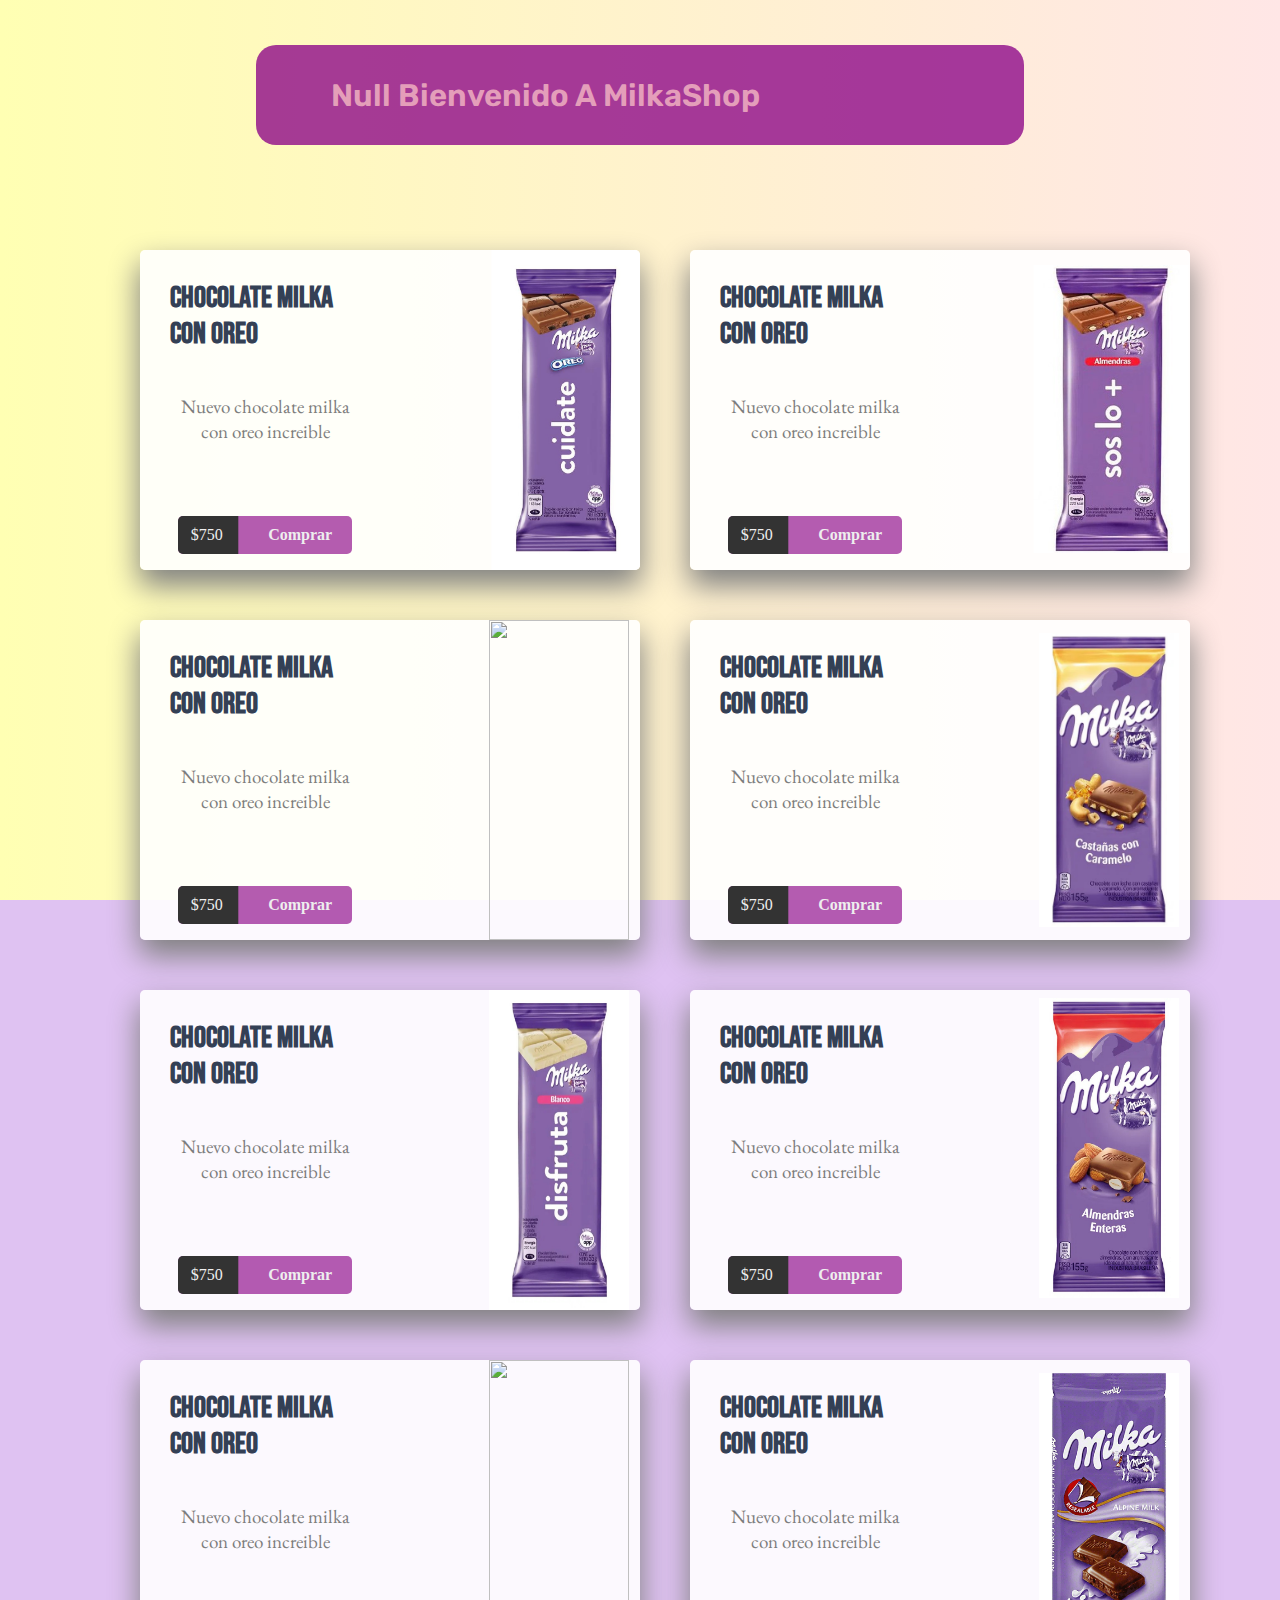
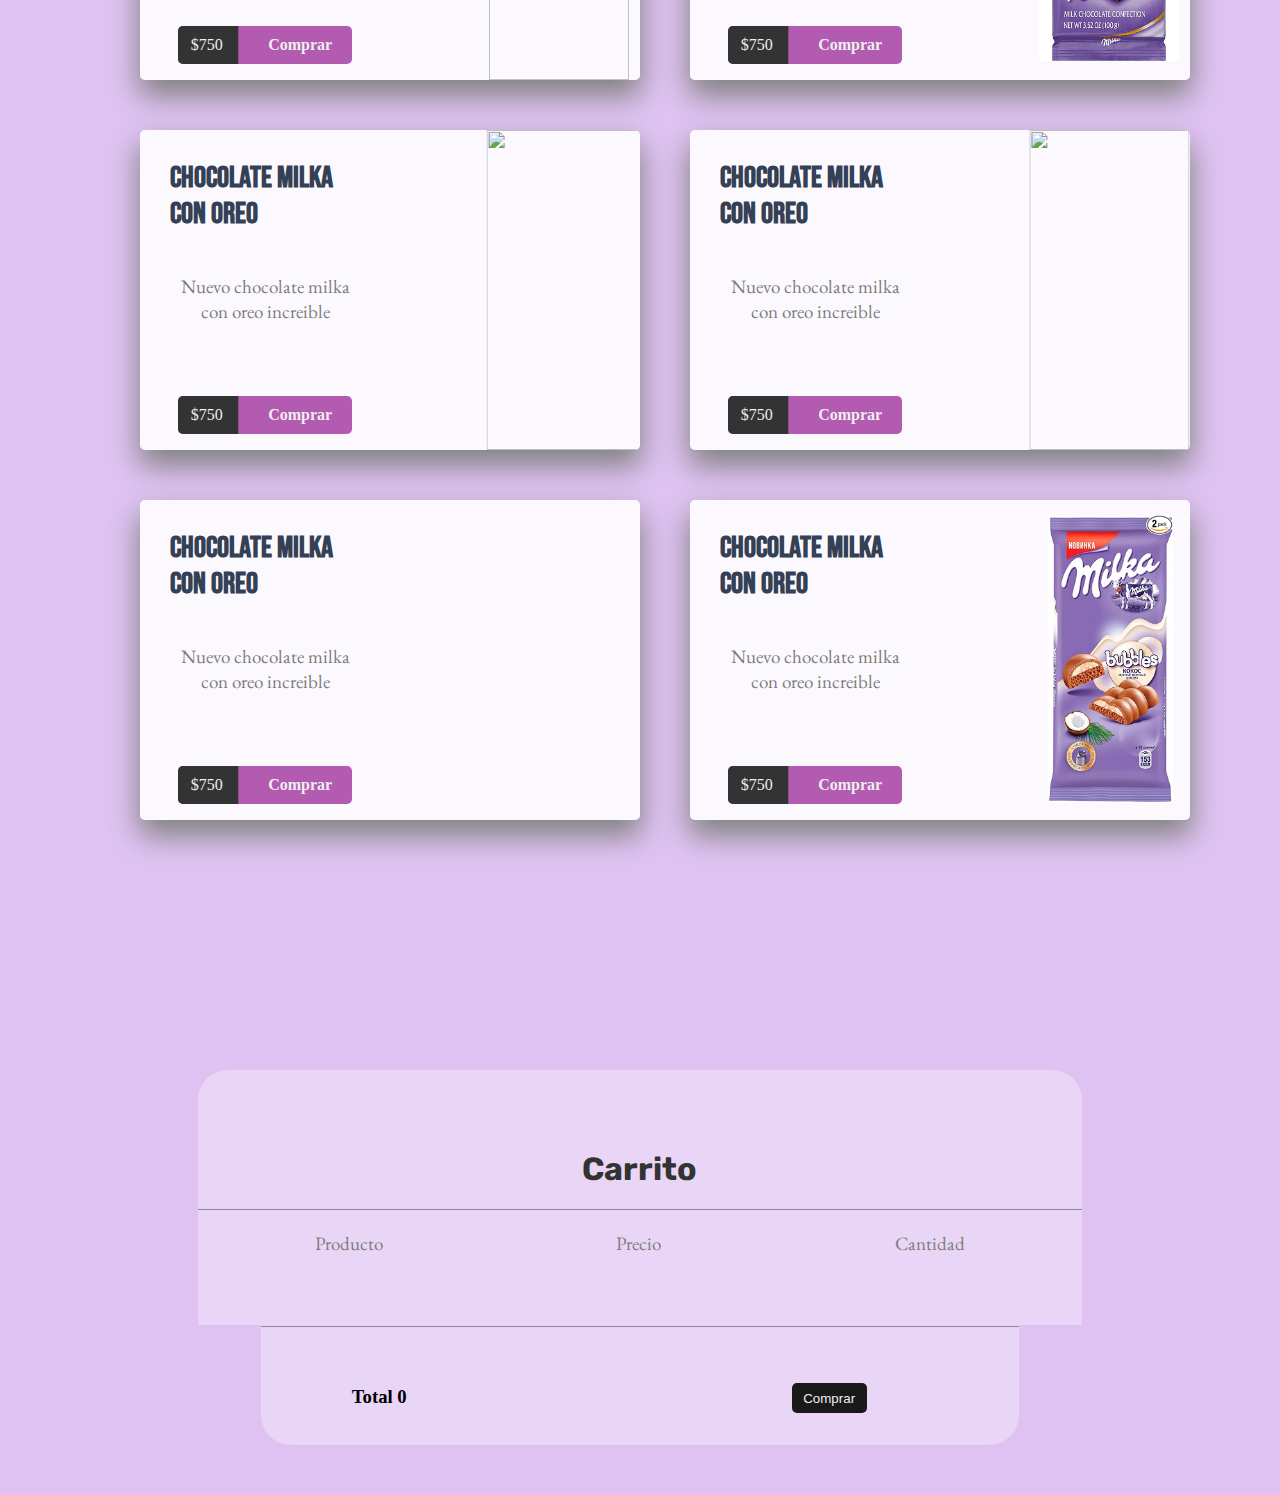
==== commit 5decf647: "mejorando" ====
--- a/index.html
+++ b/index.html
@@ -5,6 +5,9 @@
     <meta http-equiv="X-UA-Compatible" content="IE=edge">
     <meta name="viewport" content="width=device-width, initial-scale=1.0">
     <link rel="stylesheet" href="CSS/estilos.css">
+    <script src="//cdn.jsdelivr.net/npm/sweetalert2@11"></script>
+    <script type="text/javascript" src="https://cdn.jsdelivr.net/npm/toastify-js"></script>
+    <link rel="stylesheet" type="text/css" href="https://cdn.jsdelivr.net/npm/toastify-js/src/toastify.min.css">
     <title>Document</title>
 </head>
 <body>
@@ -14,7 +17,7 @@
       <a class="btn2" id="carr" href="#carrito" ></a>
       
   </div>
-  <div class="logo"></div>
+
 <div id="alert">
 
 </div>
@@ -406,8 +409,10 @@
       <p>Producto</p>
       <p>Precio</p>
       <p>Cantidad</p>
-    </div>
+    </div></button>
   </div>
+  
+  
   
     <!-- <div class="carrito-img">
       <img src="	https://superlorito.com.ar/wp-content/uploads/Chocolate-Milka-Oreo-Leche-X55gr.jpg" alt="">
@@ -430,7 +435,11 @@
 </div>
 
 <div class="contenedor-precio-total">
-  <h3 class="preciototal">0</h3>
+  <div class="linea2"></div>
+  <h3 class="preciototal">Total 0</h3>
+  <div class="compra-final">
+    <button>Comprar</button>
+  </div>
 </div>
 
 
--- a/CSS/estilos.css
+++ b/CSS/estilos.css
@@ -11,12 +11,9 @@
 background-size: cover;
 }
 
-.fondo{
-  width: 100px;
-}
 
 .caja{
-background-color: #8b0186c5;
+  background-color: #8b0186c5;
 height: 100px;
 position: absolute;
 border-radius: 20px;
@@ -27,10 +24,6 @@
 display: flex;
 height: 100px;
 justify-content: space-around;
-/* 
--webkit-box-shadow: 0px 22px 81px 0px rgba(0,0,0,0.75);
--moz-box-shadow: 0px 22px 81px 0px rgba(0,0,0,0.75);
-box-shadow: 0px 22px 81px 0px rgba(0,0,0,0.75); */
 
 }   
 .caja h1{
@@ -45,16 +38,7 @@
 font-family: 'Rubik', sans-serif;
 font-size: 31px;
 }
-.logo{
-  cursor: pointer;
-  border-radius: 5px;
-  position: absolute;
-  top: 14%;
-  left: 73%;
-  width: 20px;
-  height: 20px;
-  background-color: rgba(255, 255, 255, 0.90);;
-}
+
 .contador{
   position: relative;
   bottom: 70%;
@@ -63,25 +47,19 @@
 
 .alert{
   text-align: center;
-  position: absolute;
+  position: fixed;
   top: 23%;
   left: 25%;
   right: 25%;
-  background-color: #ffcaca;
-  height: 50px;
-  width: 50%;
-  border-radius: 15px;
-  margin-bottom:-181px ;
-}
-
-.alert h3{
-font-size: 17px;
-font-family: 'Montserrat', sans-serif;
+  background: #ffcaca !important;
+  border-radius: 10px !important;
+  z-index: 100;
+  color: #8b0186c5 !important;
+  font-family: 'Montserrat', sans-serif;
 font-family: 'Pacifico', cursive;
 font-family: 'Poppins', sans-serif;
 font-family: 'Roboto', sans-serif;
 font-family: 'Rubik', sans-serif;
-color: #8b0186c5;
 }
 
 .visible{
@@ -119,11 +97,10 @@
   transition: all 0.3s ease-out;
   
 }
-/* .btn2:hover{
-transform: scale(1.1);
+.btn2:hover{
 opacity: 90%;
 
-} */
+}
 
 #contenedor{
   box-shadow: 0 15px 30px 1px grey;
@@ -134,9 +111,6 @@
  
   height: 320px;
   width: 500px;
-  
-  
-  
 }
 
 
@@ -212,19 +186,12 @@
 .btn .precio {
   transform: translateX(-10%); padding-right: 15px;
 }
-
-
-
 .btn .comprar {
   z-index: 3; font-weight: bolder;
   
 }
 
 .btn:hover .precio {transform: translateX(-110%);}
-
-
-
-
 
 .producto-imagen {
   transition: all 0.3s ease-out;
@@ -317,11 +284,12 @@
  transform: translateX(-35%);
 }
 
+/* carrito */
 
 .carrito{
   height: auto;
   padding-bottom: 5px;
-  width: 90%;
+  width: 70%;
   margin: 0 auto;
   border-radius: 30px 30px 0 0;
   background-color: rgba(255, 255, 255, 0.329);
@@ -350,6 +318,15 @@
   padding: 0;
   margin: 20px auto 0 auto;
 }
+.linea2{
+  border-top: 1px solid rgba(0, 0, 0, 0.377);
+  height: 2px;
+  max-width: 100%;
+  padding: 0;
+  margin: 20px auto 0 auto;
+  position: relative;
+  bottom: 39px;
+}
 .chocolate-info{
   display: flex;
   justify-content: space-around;
@@ -361,6 +338,27 @@
 font-family: 'EB Garamond', serif;
 
 }
+.carrito-cancelar button{
+  background-color:#ff2726;
+  border: none;
+  width: 30px;
+  height: 30px;
+  border-radius: 3px;
+  color: wheat;
+  cursor: pointer;
+  opacity: 90%;
+  transition: all 0.3s ease-out;
+}
+.carrito-cancelar button:hover{
+opacity: 100%;
+}
+
+.cantidad{
+  border: none;
+  height: 25px;
+  
+}
+
 .carrito-compra {
   margin: 5% 3.5% 5% 6%;
   display: grid; 
@@ -370,14 +368,15 @@
   gap: 1px 1px; 
   grid-template-areas: 
     "carrito-img carrito-titulo carrito-precio carrito-cancelar"; 
+    
 }
 .carrito-img{
   grid-area: carrito-img;
 
 }
 .carrito-img img{
-  width: 100px;
-  height: 200px;
+  width: 75px;
+  height: 150px;
   border-radius: 10px;
   margin-top: 0;
 
@@ -414,7 +413,7 @@
 .contenedor-precio-total{
   border-radius: 0 0 30px 30px ;
   width: 60%;
-  height: auto;
+  height: 80px;
   padding: 20px 0 20px 0;
   background-color: rgba(255, 255, 255, 0.329);
   margin: 0 auto;
@@ -423,4 +422,27 @@
 .preciototal{
 margin-left: 12%;
 }
-
+.compra-final{
+position: relative;
+left: 70%;
+bottom: 55%;
+width: 100px;
+}
+.compra-final button{
+  transition: 0.3s linear;
+  background:  rgb(26, 25, 25);
+  border-radius: 5px;
+  overflow: hidden;
+  cursor: pointer;
+  outline: none;
+  border: none;
+  color: #eee;
+  padding: 0;
+  margin: 0;
+  width: 75px;
+  height: 30px;
+}
+.compra-final button:hover{
+  background-color: black;
+  
+}
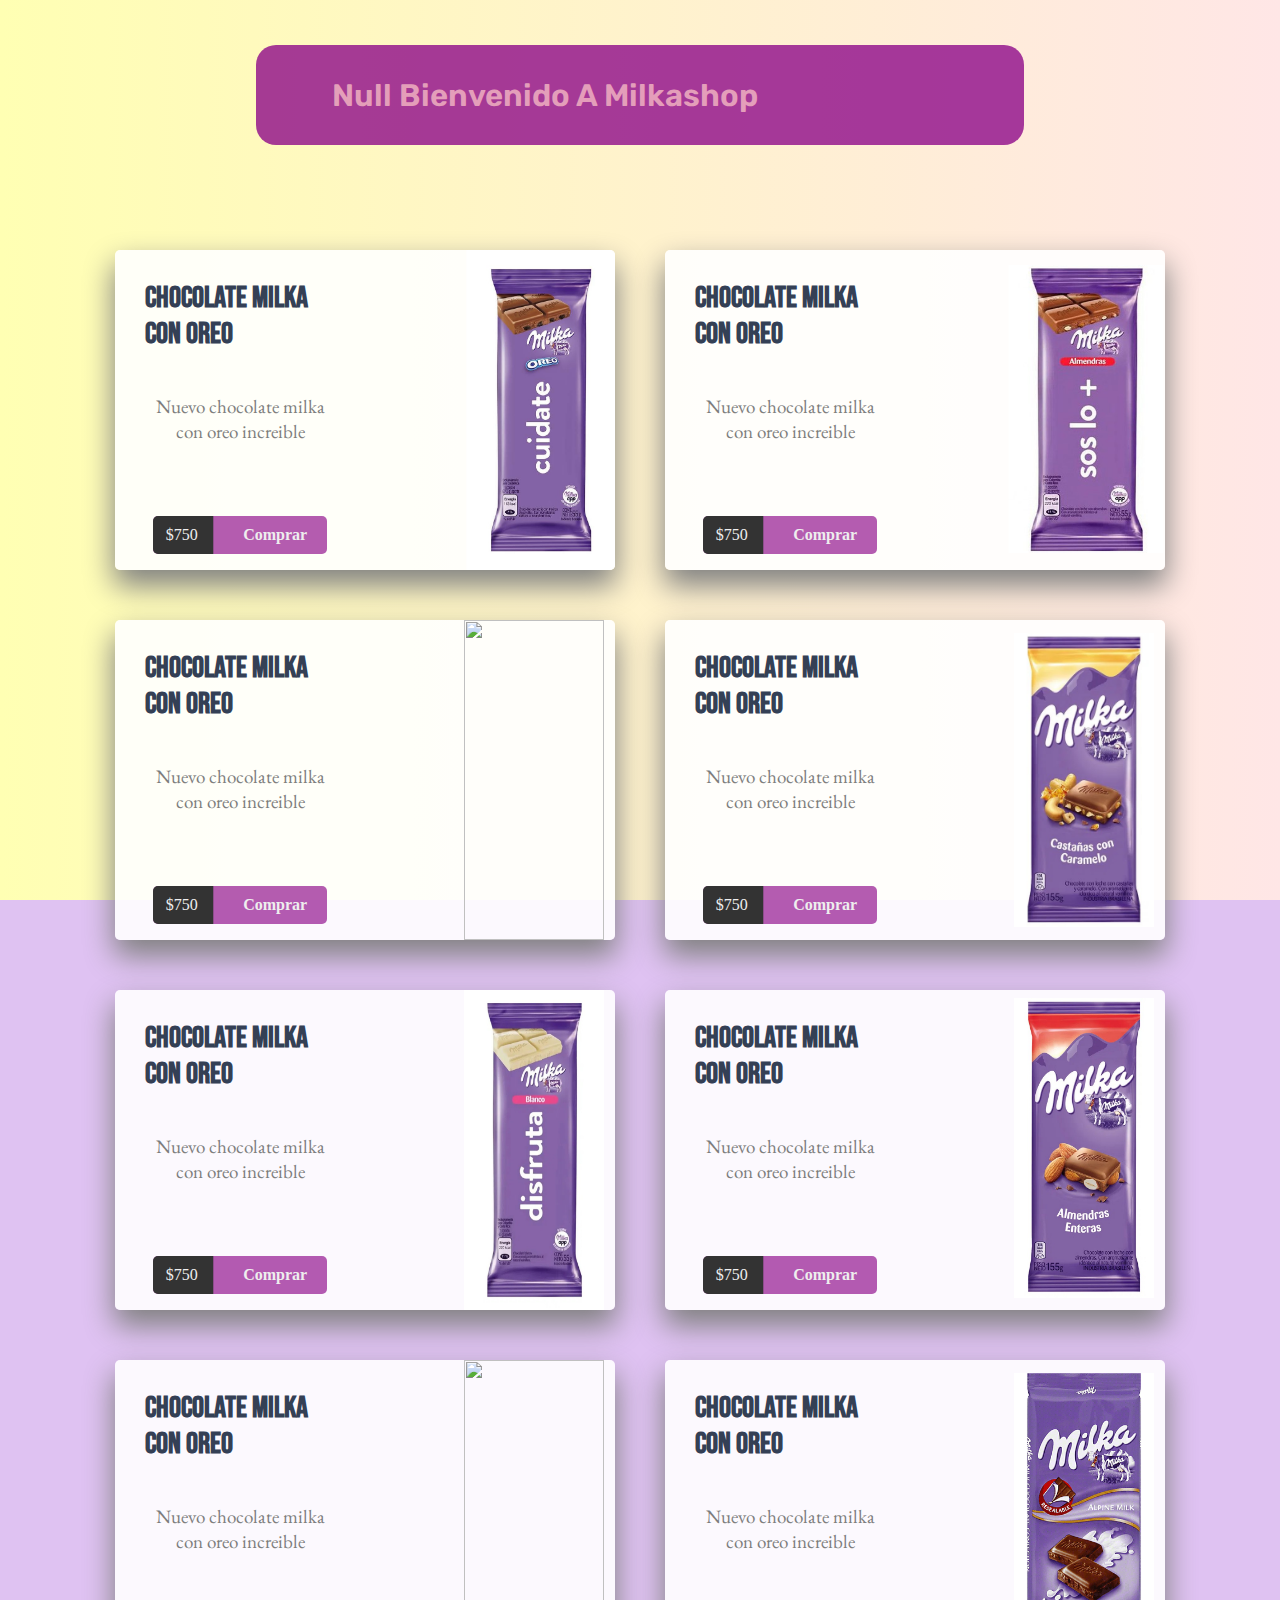
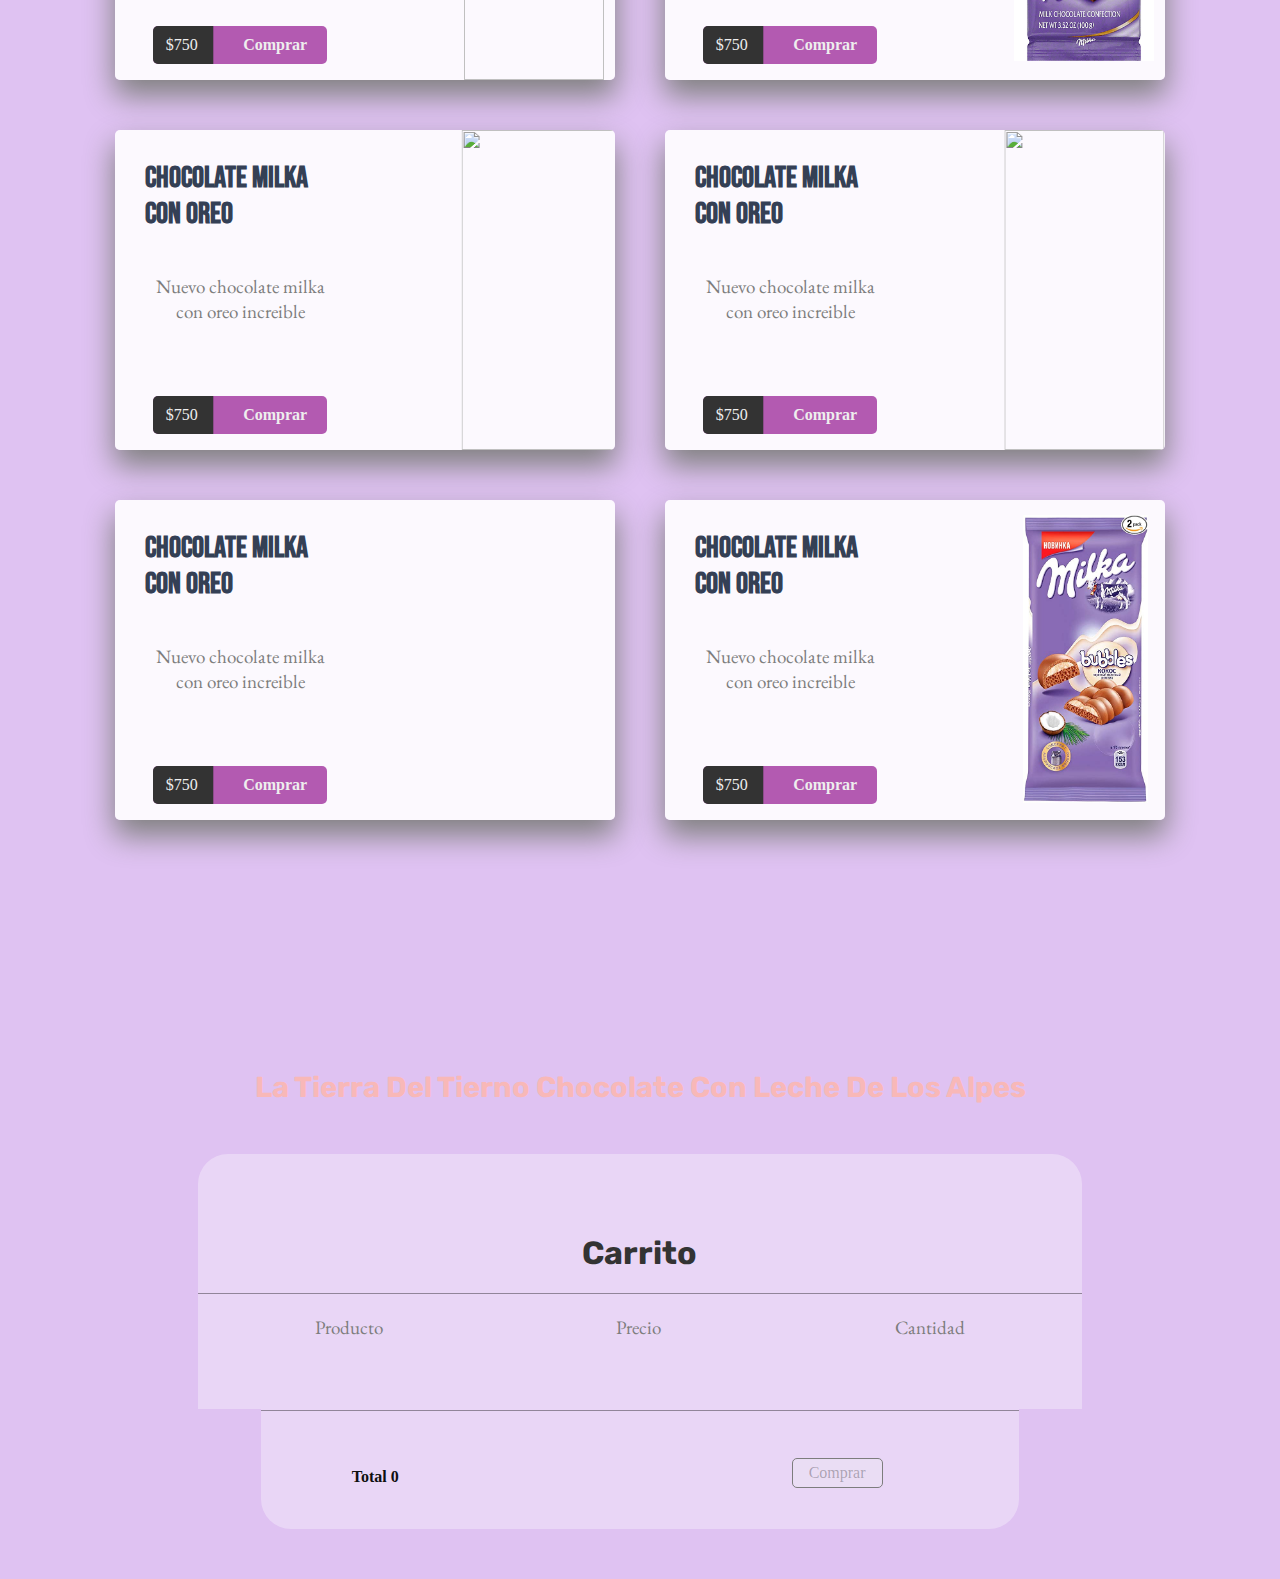
==== commit ee4db4bc: "mejorando pt3" ====
--- a/index.html
+++ b/index.html
@@ -18,388 +18,393 @@
       
   </div>
 
+
 <div id="alert">
 
+<main id="productos">
+
+  <section class="1">
+    <div id="contenedor" class="tarjeta">	
+	
+      <div class="producto-data">
+      
+        <h1 class="tarjeta-titulo">Chocolate milka con oreo</h1>
+  
+      
+        <p>Nuevo chocolate milka con oreo increible</p>
+  
+      
+      
+        <div class="control">
+    
+          <button class="btn">
+          <span class="precio">$750</span>
+          <span class="comprar">Comprar</span>
+          </button>
+    
+        </div>
+        
+      </div>
+    
+      <div class="producto-imagen milka1">
+    
+      <img class="tarjeta-img" src="imagenes/choco4.jpg" alt="">
+
+      </div>
+  
+    </div>
+  </section>
+  <section class="2">
+    <div id="contenedor" class="tarjeta">	
+	
+      <div class="producto-data">
+      
+        <h1 class="tarjeta-titulo">Chocolate milka con oreo</h1>
+  
+      
+        <p>Nuevo chocolate milka con oreo increible</p>
+  
+      
+      
+       <div class="control">
+        
+          <button class="btn">
+          <span class="precio">$750</span>
+          <span class="comprar">Comprar</span>
+          </button>
+        
+        </div>
+        
+      </div>
+    
+      <div class="producto-imagen milka2">
+    
+      <img class="tarjeta-img" src="imagenes/choco6.jpg" alt="">
+
+      </div>
+  
+    </div>
+  </section>
+  <section class="3">
+    <div id="contenedor" class="tarjeta">	
+	
+      <div class="producto-data">
+      
+        <h1 class="tarjeta-titulo">Chocolate milka con oreo</h1>
+  
+      
+        <p>Nuevo chocolate milka con oreo increible</p>
+  
+      
+      
+       <div class="control">
+    
+          <button class="btn">
+            
+          <span class="precio">$750</span>
+          <span class="comprar">Comprar</span>
+          </button>
+    
+        </div>
+        
+      </div>
+    
+      <div class="producto-imagen milka3">
+    
+      <img class="tarjeta-img" src="	https://http2.mlstatic.com/D_NQ_NP_950844-MLA43089766012_082020-O.jpg" alt="">
+
+      </div>
+  
+    </div>
+  </section>
+  <section class="4">
+    <div id="contenedor" class="tarjeta">	
+	
+      <div class="producto-data">
+      
+        <h1 class="tarjeta-titulo">Chocolate milka con oreo</h1>
+  
+      
+        <p>Nuevo chocolate milka con oreo increible</p>
+  
+      
+      
+       <div class="control">
+    
+          <button class="btn">
+          <span class="precio">$750</span>
+          <span class="comprar">Comprar</span>
+          </button>
+    
+        </div>
+        
+      </div>
+    
+      <div class="producto-imagen milka4">
+    
+      <img class="tarjeta-img" src="imagenes/cho.jpg" alt="">
+
+      </div>
+  
+    </div>
+  </section>
+  <section class="5">
+    <div id="contenedor" class="tarjeta">	
+	
+      <div class="producto-data">
+      
+        <h1 class="tarjeta-titulo">Chocolate milka con oreo</h1>
+  
+      
+        <p>Nuevo chocolate milka con oreo increible</p>
+  
+      
+      
+       <div class="control">
+    
+          <button class="btn">
+          <span class="precio">$750</span>
+          <span class="comprar">Comprar</span>
+          </button>
+    
+        </div>
+        
+      </div>
+    
+      <div class="producto-imagen milka5">
+    
+      <img class="tarjeta-img" src="imagenes/choco2.jpg" alt="">
+
+      </div>
+  
+    </div>
+  </section>
+  <section class="6">
+    <div id="contenedor" class="tarjeta">	
+	
+      <div class="producto-data">
+      
+        <h1 class="tarjeta-titulo">Chocolate milka con oreo</h1>
+  
+      
+        <p>Nuevo chocolate milka con oreo increible</p>
+  
+      
+      
+       <div class="control">
+    
+          <button class="btn">
+          <span class="precio">$750</span>
+          <span class="comprar">Comprar</span>
+          </button>
+    
+        </div>
+        
+      </div>
+    
+      <div class="producto-imagen milka6">
+    
+      <img class="tarjeta-img" src="imagenes/choc5.jpg" alt="">
+
+      </div>
+  
+    </div>
+  </section>
+  <section class="7">
+    <div id="contenedor" class="tarjeta">	
+	
+      <div class="producto-data">
+      
+        <h1 class="tarjeta-titulo">Chocolate milka con oreo</h1>
+  
+      
+        <p>Nuevo chocolate milka con oreo increible</p>
+  
+      
+      
+       <div class="control">
+    
+          <button class="btn">
+          <span class="precio">$750</span>
+          <span class="comprar">Comprar</span>
+          </button>
+    
+        </div>
+        
+      </div>
+    
+      <div class="producto-imagen milka7">
+    
+      <img class="tarjeta-img" src="	https://http2.mlstatic.com/D_NQ_NP_728388-MLA46221948255_052021-O.jpg" alt="">
+
+      </div>
+  
+    </div>
+  </section>
+  <section class="8">
+    <div id="contenedor" class="tarjeta">	
+	
+      <div class="producto-data">
+      
+        <h1 class="tarjeta-titulo">Chocolate milka con oreo</h1>
+  
+      
+        <p>Nuevo chocolate milka con oreo increible</p>
+  
+      
+      
+       <div class="control">
+    
+          <button class="btn">
+          <span class="precio">$750</span>
+          <span class="comprar">Comprar</span>
+          </button>
+    
+        </div>
+        
+      </div>
+    
+      <div class="producto-imagen milka8">
+    
+      <img class="tarjeta-img" src="imagenes/choco6.png" alt="">
+
+      </div>
+  
+    </div>
+  </section>
+  <section class="9">
+    <div id="contenedor" class="tarjeta">	
+	
+      <div class="producto-data">
+      
+        <h1 class="tarjeta-titulo">Chocolate milka con oreo</h1>
+  
+      
+        <p>Nuevo chocolate milka con oreo increible</p>
+  
+      
+      
+       <div class="control">
+    
+          <button class="btn">
+          <span class="precio">$750</span>
+          <span class="comprar">Comprar</span>
+          </button>
+    
+        </div>
+        
+      </div>
+    
+      <div class="producto-imagen milka9">
+    
+      <img class="tarjeta-img" src="	https://http2.mlstatic.com/D_NQ_NP_857072-MLA42196330854_062020-O.webp" alt="">
+
+      </div>
+  
+    </div>
+  </section>
+
+  <section class="10">
+    <div id="contenedor" class="tarjeta">	
+	
+      <div class="producto-data">
+      
+        <h1 class="tarjeta-titulo">Chocolate milka con oreo</h1>
+  
+      
+        <p>Nuevo chocolate milka con oreo increible</p>
+  
+      
+      
+       <div class="control">
+    
+          <button class="btn">
+          <span class="precio">$750</span>
+          <span class="comprar">Comprar</span>
+          </button>
+    
+        </div>
+        
+      </div>
+    
+      <div class="producto-imagen milka10">
+    
+      <img class="tarjeta-img" src="https://http2.mlstatic.com/D_NQ_NP_714537-MLA43357161990_092020-O.webp" alt="">
+
+      </div>
+  
+    </div>
+  </section>
+  <section class="11">
+    <div id="contenedor" class="tarjeta">	
+	
+      <div class="producto-data">
+      
+        <h1 class="tarjeta-titulo">Chocolate milka con oreo</h1>
+  
+      
+        <p>Nuevo chocolate milka con oreo increible</p>
+  
+      
+      
+       <div class="control">
+    
+          <button class="btn">
+          <span class="precio">$750</span>
+          <span class="comprar">Comprar</span>
+          </button>
+    
+        </div>
+        
+      </div>
+    
+      <div class="producto-imagen milka11">
+    
+      <img class="tarjeta-img" src="	https://http2.mlstatic.com/D_NQ_NP_940517-MLA41608887933_052020-O.jpg " alt="">
+
+      </div>
+  
+    </div>
+  </section>
+  <section class="12">
+    <div id="contenedor" class="tarjeta">	
+	
+      <div class="producto-data">
+      
+        <h1 class="tarjeta-titulo">Chocolate milka con oreo</h1>
+  
+      
+        <p>Nuevo chocolate milka con oreo increible</p>
+  
+      
+      
+       <div class="control">
+    
+          <button class="btn">
+          <span class="precio">$750</span>
+          <span class="comprar">Comprar</span>
+          </button>
+    
+        </div>
+        
+      </div>
+    
+      <div class="producto-imagen milka12">
+    
+        <img class="tarjeta-img" src="imagenes/choco3_.jpg" alt="">
+
+
+      </div>
+  
+    </div>
+  </section>
+
+</main> 
+
+<div id="div-bienvenida-padre">
+
 </div>
-<main id="productos">
-
-  <section class="1">
-    <div id="contenedor" class="tarjeta">	
-	
-      <div class="producto-data">
-      
-        <h1 class="tarjeta-titulo">Chocolate milka con oreo</h1>
-  
-      
-        <p>Nuevo chocolate milka con oreo increible</p>
-  
-      
-      
-        <div class="control">
-    
-          <button class="btn">
-          <span class="precio">$750</span>
-          <span class="comprar">Comprar</span>
-          </button>
-    
-        </div>
-        
-      </div>
-    
-      <div class="producto-imagen milka1">
-    
-      <img class="tarjeta-img" src="imagenes/choco4.jpg" alt="">
-
-      </div>
-  
-    </div>
-  </section>
-  <section class="2">
-    <div id="contenedor" class="tarjeta">	
-	
-      <div class="producto-data">
-      
-        <h1 class="tarjeta-titulo">Chocolate milka con oreo</h1>
-  
-      
-        <p>Nuevo chocolate milka con oreo increible</p>
-  
-      
-      
-       <div class="control">
-        
-          <button class="btn">
-          <span class="precio">$750</span>
-          <span class="comprar">Comprar</span>
-          </button>
-        
-        </div>
-        
-      </div>
-    
-      <div class="producto-imagen milka2">
-    
-      <img class="tarjeta-img" src="imagenes/choco6.jpg" alt="">
-
-      </div>
-  
-    </div>
-  </section>
-  <section class="3">
-    <div id="contenedor" class="tarjeta">	
-	
-      <div class="producto-data">
-      
-        <h1 class="tarjeta-titulo">Chocolate milka con oreo</h1>
-  
-      
-        <p>Nuevo chocolate milka con oreo increible</p>
-  
-      
-      
-       <div class="control">
-    
-          <button class="btn">
-            
-          <span class="precio">$750</span>
-          <span class="comprar">Comprar</span>
-          </button>
-    
-        </div>
-        
-      </div>
-    
-      <div class="producto-imagen milka3">
-    
-      <img class="tarjeta-img" src="	https://http2.mlstatic.com/D_NQ_NP_950844-MLA43089766012_082020-O.jpg" alt="">
-
-      </div>
-  
-    </div>
-  </section>
-  <section class="4">
-    <div id="contenedor" class="tarjeta">	
-	
-      <div class="producto-data">
-      
-        <h1 class="tarjeta-titulo">Chocolate milka con oreo</h1>
-  
-      
-        <p>Nuevo chocolate milka con oreo increible</p>
-  
-      
-      
-       <div class="control">
-    
-          <button class="btn">
-          <span class="precio">$750</span>
-          <span class="comprar">Comprar</span>
-          </button>
-    
-        </div>
-        
-      </div>
-    
-      <div class="producto-imagen milka4">
-    
-      <img class="tarjeta-img" src="imagenes/cho.jpg" alt="">
-
-      </div>
-  
-    </div>
-  </section>
-  <section class="5">
-    <div id="contenedor" class="tarjeta">	
-	
-      <div class="producto-data">
-      
-        <h1 class="tarjeta-titulo">Chocolate milka con oreo</h1>
-  
-      
-        <p>Nuevo chocolate milka con oreo increible</p>
-  
-      
-      
-       <div class="control">
-    
-          <button class="btn">
-          <span class="precio">$750</span>
-          <span class="comprar">Comprar</span>
-          </button>
-    
-        </div>
-        
-      </div>
-    
-      <div class="producto-imagen milka5">
-    
-      <img class="tarjeta-img" src="imagenes/choco2.jpg" alt="">
-
-      </div>
-  
-    </div>
-  </section>
-  <section class="6">
-    <div id="contenedor" class="tarjeta">	
-	
-      <div class="producto-data">
-      
-        <h1 class="tarjeta-titulo">Chocolate milka con oreo</h1>
-  
-      
-        <p>Nuevo chocolate milka con oreo increible</p>
-  
-      
-      
-       <div class="control">
-    
-          <button class="btn">
-          <span class="precio">$750</span>
-          <span class="comprar">Comprar</span>
-          </button>
-    
-        </div>
-        
-      </div>
-    
-      <div class="producto-imagen milka6">
-    
-      <img class="tarjeta-img" src="imagenes/choc5.jpg" alt="">
-
-      </div>
-  
-    </div>
-  </section>
-  <section class="7">
-    <div id="contenedor" class="tarjeta">	
-	
-      <div class="producto-data">
-      
-        <h1 class="tarjeta-titulo">Chocolate milka con oreo</h1>
-  
-      
-        <p>Nuevo chocolate milka con oreo increible</p>
-  
-      
-      
-       <div class="control">
-    
-          <button class="btn">
-          <span class="precio">$750</span>
-          <span class="comprar">Comprar</span>
-          </button>
-    
-        </div>
-        
-      </div>
-    
-      <div class="producto-imagen milka7">
-    
-      <img class="tarjeta-img" src="	https://http2.mlstatic.com/D_NQ_NP_728388-MLA46221948255_052021-O.jpg" alt="">
-
-      </div>
-  
-    </div>
-  </section>
-  <section class="8">
-    <div id="contenedor" class="tarjeta">	
-	
-      <div class="producto-data">
-      
-        <h1 class="tarjeta-titulo">Chocolate milka con oreo</h1>
-  
-      
-        <p>Nuevo chocolate milka con oreo increible</p>
-  
-      
-      
-       <div class="control">
-    
-          <button class="btn">
-          <span class="precio">$750</span>
-          <span class="comprar">Comprar</span>
-          </button>
-    
-        </div>
-        
-      </div>
-    
-      <div class="producto-imagen milka8">
-    
-      <img class="tarjeta-img" src="imagenes/choco6.png" alt="">
-
-      </div>
-  
-    </div>
-  </section>
-  <section class="9">
-    <div id="contenedor" class="tarjeta">	
-	
-      <div class="producto-data">
-      
-        <h1 class="tarjeta-titulo">Chocolate milka con oreo</h1>
-  
-      
-        <p>Nuevo chocolate milka con oreo increible</p>
-  
-      
-      
-       <div class="control">
-    
-          <button class="btn">
-          <span class="precio">$750</span>
-          <span class="comprar">Comprar</span>
-          </button>
-    
-        </div>
-        
-      </div>
-    
-      <div class="producto-imagen milka9">
-    
-      <img class="tarjeta-img" src="	https://http2.mlstatic.com/D_NQ_NP_857072-MLA42196330854_062020-O.webp" alt="">
-
-      </div>
-  
-    </div>
-  </section>
-
-  <section class="10">
-    <div id="contenedor" class="tarjeta">	
-	
-      <div class="producto-data">
-      
-        <h1 class="tarjeta-titulo">Chocolate milka con oreo</h1>
-  
-      
-        <p>Nuevo chocolate milka con oreo increible</p>
-  
-      
-      
-       <div class="control">
-    
-          <button class="btn">
-          <span class="precio">$750</span>
-          <span class="comprar">Comprar</span>
-          </button>
-    
-        </div>
-        
-      </div>
-    
-      <div class="producto-imagen milka10">
-    
-      <img class="tarjeta-img" src="https://http2.mlstatic.com/D_NQ_NP_714537-MLA43357161990_092020-O.webp" alt="">
-
-      </div>
-  
-    </div>
-  </section>
-  <section class="11">
-    <div id="contenedor" class="tarjeta">	
-	
-      <div class="producto-data">
-      
-        <h1 class="tarjeta-titulo">Chocolate milka con oreo</h1>
-  
-      
-        <p>Nuevo chocolate milka con oreo increible</p>
-  
-      
-      
-       <div class="control">
-    
-          <button class="btn">
-          <span class="precio">$750</span>
-          <span class="comprar">Comprar</span>
-          </button>
-    
-        </div>
-        
-      </div>
-    
-      <div class="producto-imagen milka11">
-    
-      <img class="tarjeta-img" src="	https://http2.mlstatic.com/D_NQ_NP_940517-MLA41608887933_052020-O.jpg " alt="">
-
-      </div>
-  
-    </div>
-  </section>
-  <section class="12">
-    <div id="contenedor" class="tarjeta">	
-	
-      <div class="producto-data">
-      
-        <h1 class="tarjeta-titulo">Chocolate milka con oreo</h1>
-  
-      
-        <p>Nuevo chocolate milka con oreo increible</p>
-  
-      
-      
-       <div class="control">
-    
-          <button class="btn">
-          <span class="precio">$750</span>
-          <span class="comprar">Comprar</span>
-          </button>
-    
-        </div>
-        
-      </div>
-    
-      <div class="producto-imagen milka12">
-    
-        <img class="tarjeta-img" src="imagenes/choco3_.jpg" alt="">
-
-
-      </div>
-  
-    </div>
-  </section>
-
-</main> 
+
 <div class="carrito" id="carrito">
   <div class="carrito-info">
     <h1>Carrito</h1>
@@ -438,7 +443,9 @@
   <div class="linea2"></div>
   <h3 class="preciototal">Total 0</h3>
   <div class="compra-final">
-    <button>Comprar</button>
+    <a class="compra-final-a" href="/producto.html">
+    <input class="compra-final-input" type="button" value="Comprar" disabled>
+    </a>
   </div>
 </div>
 
@@ -447,7 +454,7 @@
 
 
      
-
+<script> src="js/productos.js"</script>
 <script src="js/mainjava.js"></script>
 </body>
 </html>--- a/CSS/estilos.css
+++ b/CSS/estilos.css
@@ -82,6 +82,8 @@
   gap: 50px;
   width: 1000px;
   margin: 250px auto;
+  position: relative;
+  right: 25px;
   }
 .btn2{
   background-image: url(	https://e7.pngegg.com/pngimages/833/426/png-clipart-shopping-cart-shopping-cart.png);
@@ -285,6 +287,23 @@
 }
 
 /* carrito */
+
+.alpes{
+  text-align: center;
+  margin-bottom: 50px;
+  
+  text-transform: capitalize;
+color: #f8b8b8;
+
+font-weight: 600;
+font-family: 'Montserrat', sans-serif;
+font-family: 'Pacifico', cursive;
+font-family: 'Poppins', sans-serif;
+font-family: 'Roboto', sans-serif;
+font-family: 'Rubik', sans-serif;
+font-size: 29px;
+
+}
 
 .carrito{
   height: auto;
@@ -348,6 +367,7 @@
   cursor: pointer;
   opacity: 90%;
   transition: all 0.3s ease-out;
+ 
 }
 .carrito-cancelar button:hover{
 opacity: 100%;
@@ -355,7 +375,8 @@
 
 .cantidad{
   border: none;
-  height: 25px;
+  height: 20px;
+  font-family: 'Farsan', cursive;
   
 }
 
@@ -386,9 +407,13 @@
   color: #333;  
    position: relative;
   top: 45%;
+  width: 150px;
+
 }
 .carrito-titulo h4{
   margin-top: 0;
+  font-family: 'Bebas Neue', cursive;
+  font-size: 19px;
 }
 .carrito-precio{
   grid-area: carrito-precio;
@@ -398,6 +423,7 @@
 }
 .carrito-precio h4{
   margin-top: 0;
+  font-family: 'Farsan', cursive;
 }
 .carrito-cancelar{
   grid-area: carrito-cancelar;
@@ -406,8 +432,8 @@
   top: 45%; 
 }
 .carrito-cancelar input{
-  width: 40px;
-
+  width: 10px;
+  height: 25px;
 }
 
 .contenedor-precio-total{
@@ -426,23 +452,108 @@
 position: relative;
 left: 70%;
 bottom: 55%;
-width: 100px;
-}
-.compra-final button{
-  transition: 0.3s linear;
-  background:  rgb(26, 25, 25);
+width: 80px;
+height: 30px;
+}
+.compra-final-input {
+  font-family: 'Farsan', cursive;
+  font-size: 16px;
+  
+}
+.btnn{
+  background-image: linear-gradient( to right, #ffffb3,#ffe6e6);
+  color: rgb(15, 15, 15);
+  cursor: pointer;
+}
+.preciototal{
+  font-family: 'Farsan', cursive;
+  font-size: 16px;
+  color: rgb(15, 15, 15);
+}
+
+
+
+
+
+
+
+
+
+/* finalizar compra */
+
+
+input[type=number]::-webkit-inner-spin-button, 
+input[type=number]::-webkit-outer-spin-button { 
+  -webkit-appearance: none; 
+  margin: 0; 
+}
+
+
+.form{
+  background-color: wheat;
+  width: 90%;
+  max-width: 500px;
+  border-radius: 20px;
+  padding: 3.5em 1.5em;
+  height: 300px;
+  position: absolute;
+  left: 30%;
+  top: 15%;
+  display: flex;
+}
+.form-container{
+  margin: 0 auto;
+  width: 50%;
+  display: grid;
+  gap: 1em;
+  grid-template-columns: 100%;
+}
+input{
+  font-size: 1rem;
+  padding: 5px 16px;
+  outline: none;
+  border: none;
+  border: solid 1px  #7d7d7d;
   border-radius: 5px;
-  overflow: hidden;
+}
+.input-tarjeta{
+  position: relative;
+  right: 30%;
+}
+.input-cvu{
+  position: relative;
+  bottom: 46px;
+  left: 80%;
+  width: 30%;
+}
+.btn-comprar{
+  background-color: #8b0186a4;
   cursor: pointer;
-  outline: none;
-  border: none;
-  color: #eee;
-  padding: 0;
-  margin: 0;
-  width: 75px;
-  height: 30px;
-}
-.compra-final button:hover{
-  background-color: black;
-  
-}
+  border: none;
+  border-radius: 5px;
+  padding: 10px;
+  text-align: center;
+  width: 80%;
+  height: 40px;
+  margin: 0 auto;
+  position: relative;
+  bottom: 40px;
+}
+.form-titulo{
+  text-align: center;
+  color: rgb(26, 25, 25);
+  font-family: 'Montserrat', sans-serif;
+font-family: 'Pacifico', cursive;
+font-family: 'Poppins', sans-serif;
+font-family: 'Roboto', sans-serif;
+font-family: 'Rubik', sans-serif;
+}
+.price{
+  text-align: center;
+  font-family: 'Montserrat', sans-serif;
+font-family: 'Pacifico', cursive;
+font-family: 'Poppins', sans-serif;
+font-family: 'Roboto', sans-serif;
+font-family: 'Rubik', sans-serif;
+}
+
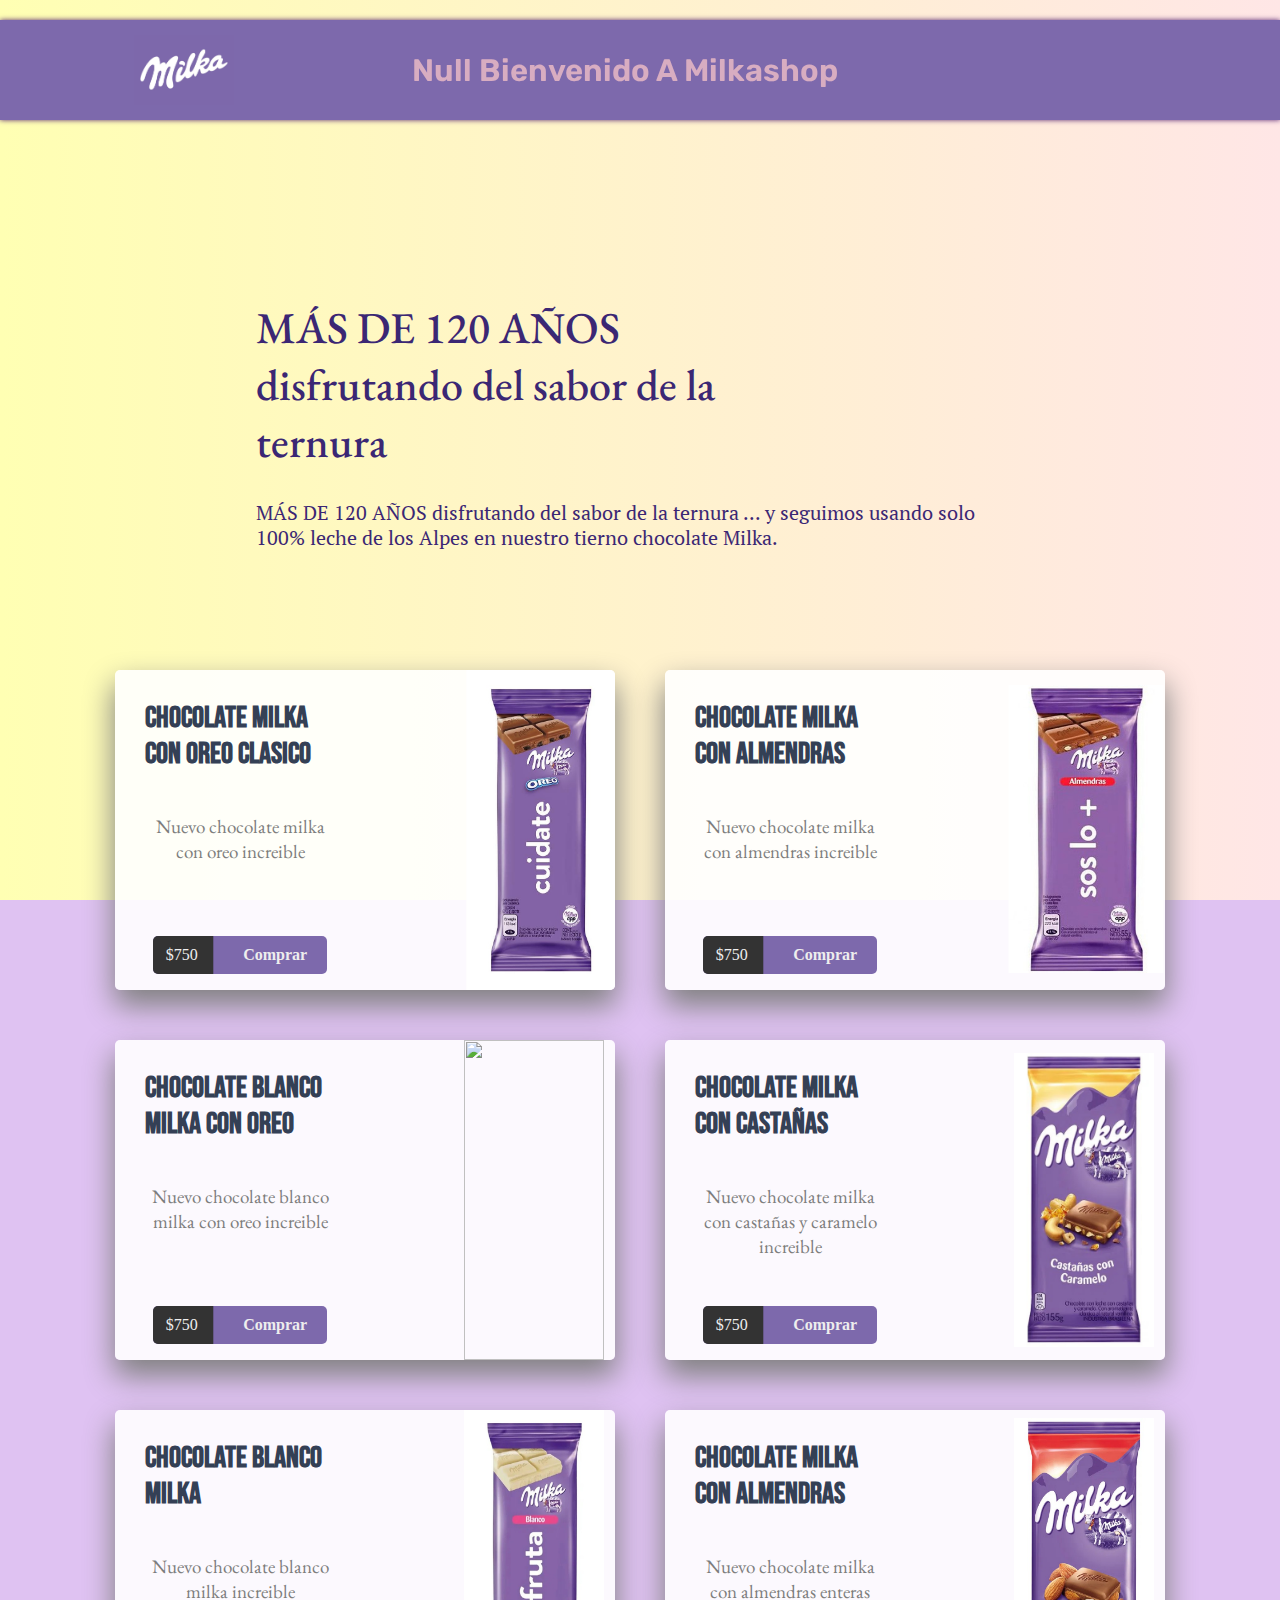
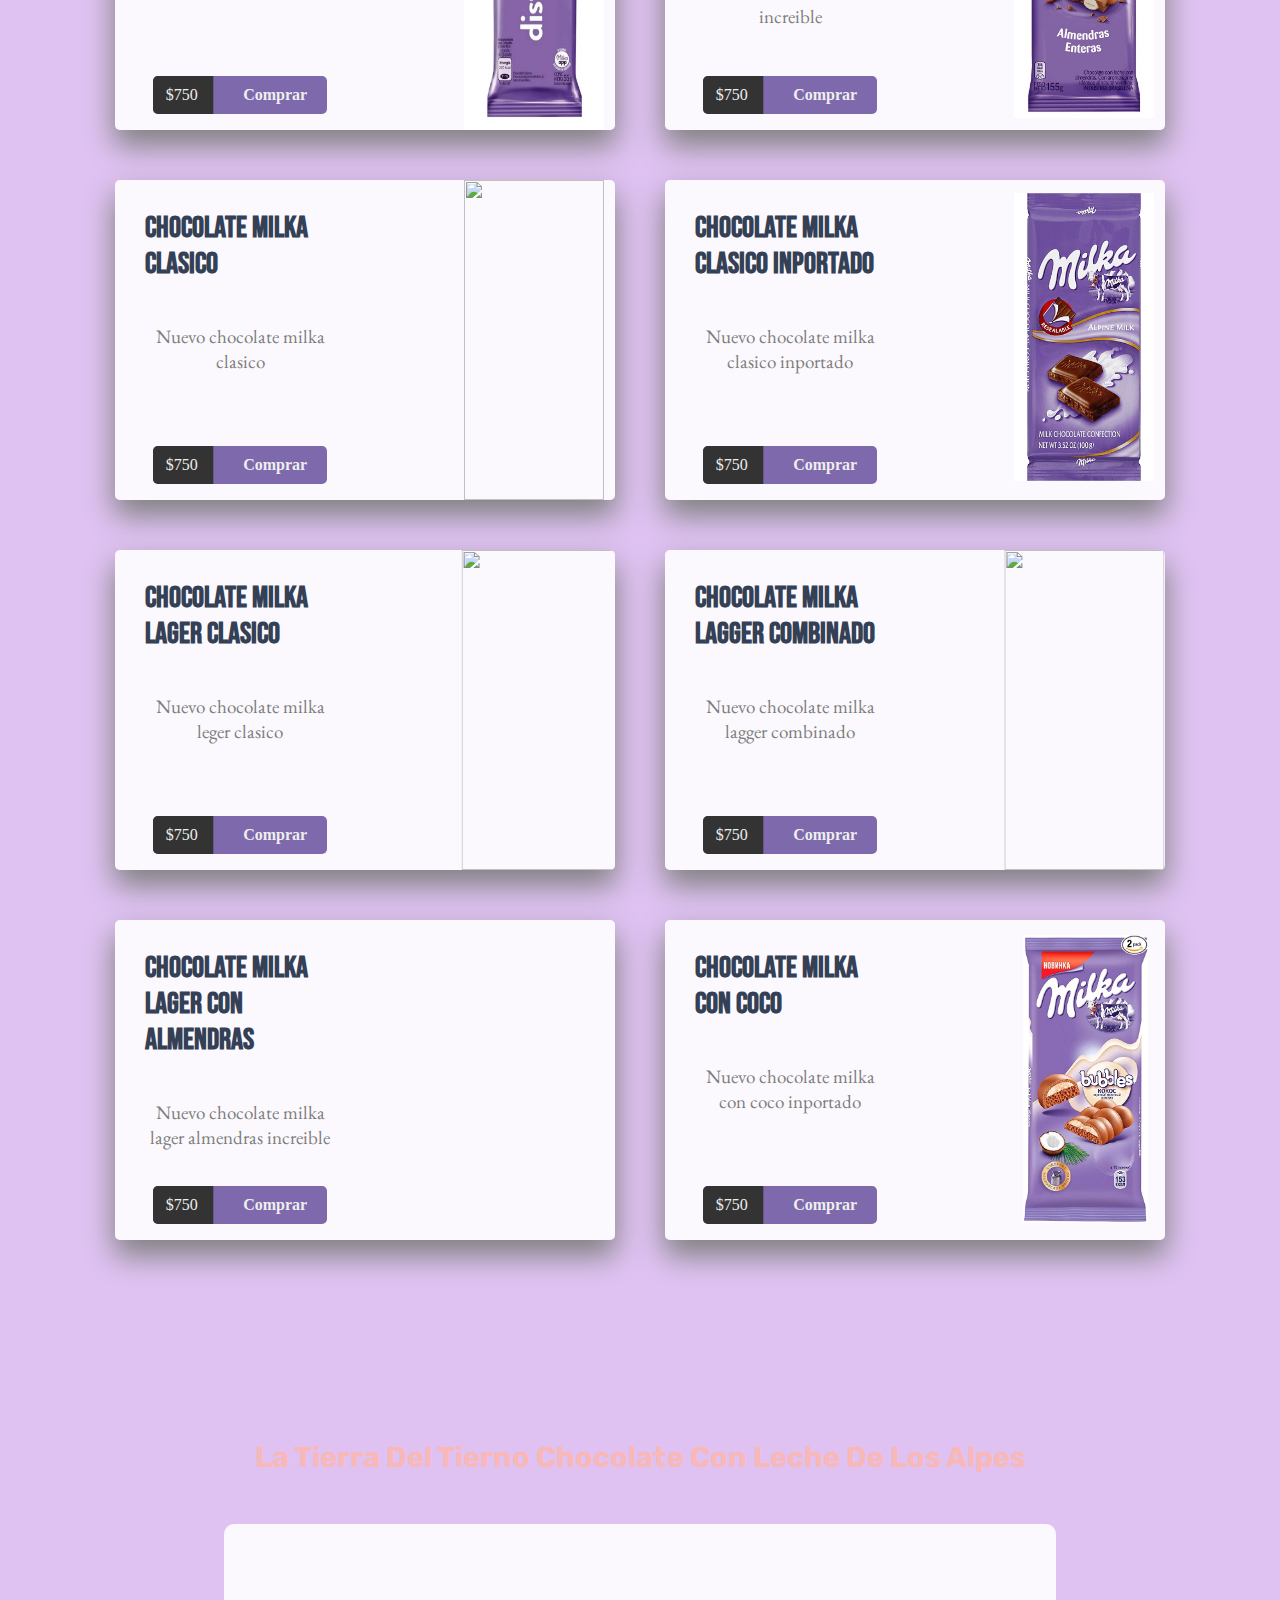
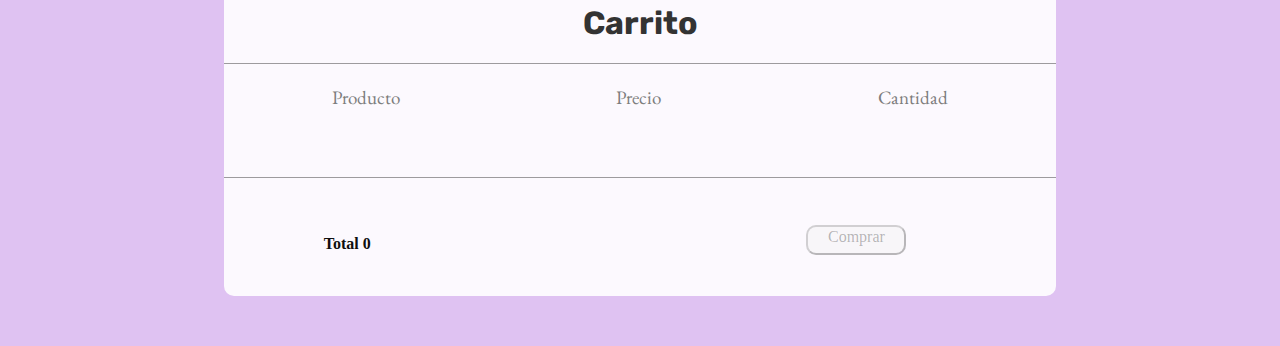
==== commit 6e1a0e7d: "proyecto terminado" ====
--- a/index.html
+++ b/index.html
@@ -12,12 +12,20 @@
 </head>
 <body>
   <div id="saludo" class="caja">
-    <h1></h1>
+    <div class="header">
+      <img class="logo-milka" src="/imagenes/Milka-logo.jpg" alt="" height="70px" width="100px">
+      <h1></h1>
     
       <a class="btn2" id="carr" href="#carrito" ></a>
-      
+    </div>
   </div>
-
+<section class="milka-info">
+  <div class="milka-info-div">
+    <h1>MÁS DE 120 AÑOS disfrutando del sabor de la ternura</h1>
+    <h3>MÁS DE 120 AÑOS disfrutando del sabor de la ternura
+      ... y seguimos usando solo 100% leche de los Alpes en nuestro tierno chocolate Milka.</h3>
+  </div>
+</section>
 
 <div id="alert">
 
@@ -28,7 +36,7 @@
 	
       <div class="producto-data">
       
-        <h1 class="tarjeta-titulo">Chocolate milka con oreo</h1>
+        <h1 class="tarjeta-titulo">Chocolate milka con oreo clasico</h1>
   
       
         <p>Nuevo chocolate milka con oreo increible</p>
@@ -59,10 +67,10 @@
 	
       <div class="producto-data">
       
-        <h1 class="tarjeta-titulo">Chocolate milka con oreo</h1>
-  
-      
-        <p>Nuevo chocolate milka con oreo increible</p>
+        <h1 class="tarjeta-titulo">Chocolate milka con almendras</h1>
+  
+      
+        <p>Nuevo chocolate milka con almendras increible</p>
   
       
       
@@ -90,10 +98,10 @@
 	
       <div class="producto-data">
       
-        <h1 class="tarjeta-titulo">Chocolate milka con oreo</h1>
-  
-      
-        <p>Nuevo chocolate milka con oreo increible</p>
+        <h1 class="tarjeta-titulo">Chocolate blanco milka con oreo</h1>
+  
+      
+        <p>Nuevo chocolate blanco milka con oreo increible</p>
   
       
       
@@ -122,10 +130,10 @@
 	
       <div class="producto-data">
       
-        <h1 class="tarjeta-titulo">Chocolate milka con oreo</h1>
-  
-      
-        <p>Nuevo chocolate milka con oreo increible</p>
+        <h1 class="tarjeta-titulo">Chocolate milka con castañas</h1>
+  
+      
+        <p>Nuevo chocolate milka con castañas y caramelo increible</p>
   
       
       
@@ -153,10 +161,10 @@
 	
       <div class="producto-data">
       
-        <h1 class="tarjeta-titulo">Chocolate milka con oreo</h1>
-  
-      
-        <p>Nuevo chocolate milka con oreo increible</p>
+        <h1 class="tarjeta-titulo">Chocolate blanco milka</h1>
+  
+      
+        <p>Nuevo chocolate blanco milka increible</p>
   
       
       
@@ -184,10 +192,10 @@
 	
       <div class="producto-data">
       
-        <h1 class="tarjeta-titulo">Chocolate milka con oreo</h1>
-  
-      
-        <p>Nuevo chocolate milka con oreo increible</p>
+        <h1 class="tarjeta-titulo">Chocolate milka con almendras</h1>
+  
+      
+        <p>Nuevo chocolate milka con almendras enteras increible</p>
   
       
       
@@ -215,10 +223,10 @@
 	
       <div class="producto-data">
       
-        <h1 class="tarjeta-titulo">Chocolate milka con oreo</h1>
-  
-      
-        <p>Nuevo chocolate milka con oreo increible</p>
+        <h1 class="tarjeta-titulo">Chocolate milka clasico</h1>
+  
+      
+        <p>Nuevo chocolate milka clasico</p>
   
       
       
@@ -246,10 +254,10 @@
 	
       <div class="producto-data">
       
-        <h1 class="tarjeta-titulo">Chocolate milka con oreo</h1>
-  
-      
-        <p>Nuevo chocolate milka con oreo increible</p>
+        <h1 class="tarjeta-titulo">Chocolate milka clasico inportado</h1>
+  
+      
+        <p>Nuevo chocolate milka clasico inportado</p>
   
       
       
@@ -277,10 +285,10 @@
 	
       <div class="producto-data">
       
-        <h1 class="tarjeta-titulo">Chocolate milka con oreo</h1>
-  
-      
-        <p>Nuevo chocolate milka con oreo increible</p>
+        <h1 class="tarjeta-titulo">Chocolate milka lager clasico</h1>
+  
+      
+        <p>Nuevo chocolate milka leger clasico</p>
   
       
       
@@ -309,10 +317,10 @@
 	
       <div class="producto-data">
       
-        <h1 class="tarjeta-titulo">Chocolate milka con oreo</h1>
-  
-      
-        <p>Nuevo chocolate milka con oreo increible</p>
+        <h1 class="tarjeta-titulo">Chocolate milka lagger combinado</h1>
+  
+      
+        <p>Nuevo chocolate milka lagger combinado</p>
   
       
       
@@ -340,10 +348,10 @@
 	
       <div class="producto-data">
       
-        <h1 class="tarjeta-titulo">Chocolate milka con oreo</h1>
-  
-      
-        <p>Nuevo chocolate milka con oreo increible</p>
+        <h1 class="tarjeta-titulo">Chocolate milka lager con almendras</h1>
+  
+      
+        <p>Nuevo chocolate milka lager almendras increible</p>
   
       
       
@@ -371,10 +379,10 @@
 	
       <div class="producto-data">
       
-        <h1 class="tarjeta-titulo">Chocolate milka con oreo</h1>
-  
-      
-        <p>Nuevo chocolate milka con oreo increible</p>
+        <h1 class="tarjeta-titulo">Chocolate milka con coco</h1>
+  
+      
+        <p>Nuevo chocolate milka con coco inportado</p>
   
       
       
@@ -418,24 +426,8 @@
   </div>
   
   
-  
-    <!-- <div class="carrito-img">
-      <img src="	https://superlorito.com.ar/wp-content/uploads/Chocolate-Milka-Oreo-Leche-X55gr.jpg" alt="">
-    </div>
-    <div class="carrito-titulo">
-      <h4>milka oreo</h6>
-    </div>
-    <div class="carrito-precio">
-      <h4>precio 700</h6>
-    </div>
-    <div class="carrito-cancelar">
-      <input type="number" value="1">
-      <button>
-        X
-      </button>
-    </div> -->
-
-    
+  <div class="contenedor-carrito-padre"></div>
+
 
 </div>
 
@@ -443,7 +435,7 @@
   <div class="linea2"></div>
   <h3 class="preciototal">Total 0</h3>
   <div class="compra-final">
-    <a class="compra-final-a" href="/producto.html">
+    <a class="compra-final-a" href="producto.html">
     <input class="compra-final-input" type="button" value="Comprar" disabled>
     </a>
   </div>
@@ -454,7 +446,7 @@
 
 
      
-<script> src="js/productos.js"</script>
+
 <script src="js/mainjava.js"></script>
 </body>
 </html>--- a/CSS/estilos.css
+++ b/CSS/estilos.css
@@ -2,32 +2,43 @@
 
 @import url('https://fonts.googleapis.com/css2?family=Montserrat:ital,wght@1,300&family=Pacifico&family=Poppins:wght@200&family=Roboto:ital@1&family=Rubik&display=swap');
 
-
+@import url('https://fonts.googleapis.com/css2?family=PT+Serif:ital,wght@1,700&display=swap');
+
+@import url('https://fonts.googleapis.com/css2?family=EB+Garamond&display=swap');
 
 body {
 background: #DFC2F2;
 background-image: linear-gradient( to right, #ffffb3,#ffe6e6);
 background-attachment: fixed;	
 background-size: cover;
-}
-
+margin: 0;
+}
 
 .caja{
-  background-color: #8b0186c5;
+  background-color: #7d69ac;
+  box-shadow: 0 0 5px 0 #582774;
+  width: 100%;
+  height: 100px;
+  position: sticky;
+top: 0;
+left: 0;
+right: 0;
 height: 100px;
-position: absolute;
-border-radius: 20px;
-top: 5%;
-left: 20%;
-right: 20%;
+margin-top: 20px;
+z-index: 100;
+transition: all 0.7s ease-out;
+}   
+.header{
+  display: flex;
+height: 100%;
 align-items: center;
-display: flex;
-height: 100px;
-justify-content: space-around;
-
-}   
-.caja h1{
-text-transform: capitalize;
+  
+justify-content: space-evenly;
+  position: relative;
+  right: 45px;
+}
+.header h1{
+  text-transform: capitalize;
 color: #ffcaca;
 opacity: 70%;
 font-weight: 600;
@@ -39,12 +50,32 @@
 font-size: 31px;
 }
 
-.contador{
-  position: relative;
-  bottom: 70%;
-  left: 25%;
-}
-
+
+.milka-info{
+  position: absolute;
+  top: 30%;
+  left: 10%;
+  right: 10%;
+  width: 80%;
+}
+.milka-info-div{
+  width: 75%;
+  margin: 0 auto;
+}
+.milka-info-div h1{
+  color: #3b2774;
+ font-size: 44px;
+ font-family: 'EB Garamond', serif;
+ width: 60%;
+ font-weight: 500;
+}
+.milka-info-div h3{
+  color: #3b2774;
+  font-family: 'PT Serif', serif;
+  font-size: 20px;
+  line-height: 1.25em;
+  font-weight: 500;
+}
 .alert{
   text-align: center;
   position: fixed;
@@ -54,7 +85,7 @@
   background: #ffcaca !important;
   border-radius: 10px !important;
   z-index: 100;
-  color: #8b0186c5 !important;
+  color: #644b9e !important;
   font-family: 'Montserrat', sans-serif;
 font-family: 'Pacifico', cursive;
 font-family: 'Poppins', sans-serif;
@@ -81,7 +112,8 @@
   "11 12"; 
   gap: 50px;
   width: 1000px;
-  margin: 250px auto;
+  height: auto;
+  margin: 550px auto 200px;
   position: relative;
   right: 25px;
   }
@@ -151,10 +183,9 @@
   
 }
 .btn {
-
   transform: translateY(0px);
   transition: 0.3s linear;
-  background:  #8b0186a4;
+  background:  #7d69ac;
   border-radius: 5px;
   position: relative;
   overflow: hidden;
@@ -168,7 +199,7 @@
 }
 
 .btn:hover{transform: translateY(-6px);
-  background: #8b0186c5;}
+  background: #644b9e }
 
 .btn span {
   font-family: 'Farsan', cursive;
@@ -308,10 +339,10 @@
 .carrito{
   height: auto;
   padding-bottom: 5px;
-  width: 70%;
+  width: 65%;
   margin: 0 auto;
-  border-radius: 30px 30px 0 0;
-  background-color: rgba(255, 255, 255, 0.329);
+  border-radius: 10px 10px 0 0;
+  background-color:  rgba(255, 255, 255, 0.90);
 }
 
 
@@ -375,16 +406,20 @@
 
 .cantidad{
   border: none;
-  height: 20px;
   font-family: 'Farsan', cursive;
-  
-}
+  font-size: 15px;
+  min-width: 20px;
+  font-weight: bold;
+  position: relative;
+  top: 2.5px;
+} 
+
 
 .carrito-compra {
   margin: 5% 3.5% 5% 6%;
   display: grid; 
   grid-auto-columns: 1fr; 
-  grid-template-columns: 12% 35% 35% 10%; 
+  grid-template-columns: 11.3% 35% 35% 10%; 
   grid-template-rows: 1fr; 
   gap: 1px 1px; 
   grid-template-areas: 
@@ -437,11 +472,11 @@
 }
 
 .contenedor-precio-total{
-  border-radius: 0 0 30px 30px ;
-  width: 60%;
+  border-radius: 0 0 10px 10px ;
+  width: 65%;
   height: 80px;
   padding: 20px 0 20px 0;
-  background-color: rgba(255, 255, 255, 0.329);
+  background-color:  rgba(255, 255, 255, 0.90);
   margin: 0 auto;
   margin-bottom: 50px;
 }
@@ -453,16 +488,23 @@
 left: 70%;
 bottom: 55%;
 width: 80px;
-height: 30px;
+height: 40px;
+}
+.compra-final-a{
+  border: #333 1px;
 }
 .compra-final-input {
   font-family: 'Farsan', cursive;
   font-size: 16px;
-  
+  border-radius: 10px;
+  height: 30px;
+  width: 100px;
+  padding-bottom: 10px;
 }
 .btnn{
   background-image: linear-gradient( to right, #ffffb3,#ffe6e6);
   color: rgb(15, 15, 15);
+  
   cursor: pointer;
 }
 .preciototal{
@@ -474,11 +516,6 @@
 
 
 
-
-
-
-
-
 /* finalizar compra */
 
 
@@ -490,31 +527,37 @@
 
 
 .form{
-  background-color: wheat;
+  background-color: #eee;
   width: 90%;
   max-width: 500px;
-  border-radius: 20px;
   padding: 3.5em 1.5em;
-  height: 300px;
   position: absolute;
   left: 30%;
-  top: 15%;
-  display: flex;
+  top: 0;
+  bottom: 0;
+  
 }
 .form-container{
-  margin: 0 auto;
+  height: 300px;
+  margin: 20% auto;
   width: 50%;
   display: grid;
   gap: 1em;
   grid-template-columns: 100%;
-}
-input{
+  
+}
+.input{
   font-size: 1rem;
   padding: 5px 16px;
   outline: none;
   border: none;
-  border: solid 1px  #7d7d7d;
+  border: solid 2px  #7d69ac;
   border-radius: 5px;
+  background: #eee;
+  
+}
+.input:focus{
+  border: solid 2px  #644b9e;
 }
 .input-tarjeta{
   position: relative;
@@ -522,12 +565,11 @@
 }
 .input-cvu{
   position: relative;
-  bottom: 46px;
-  left: 80%;
+  bottom: 150%;
+  left: 79%;
   width: 30%;
 }
 .btn-comprar{
-  background-color: #8b0186a4;
   cursor: pointer;
   border: none;
   border-radius: 5px;
@@ -538,6 +580,18 @@
   margin: 0 auto;
   position: relative;
   bottom: 40px;
+  transition: all 0.3s ease-out;
+  background: #7d69ac;
+  color: #eee;
+  font-family: 'Montserrat', sans-serif;
+font-family: 'Pacifico', cursive;
+font-family: 'Poppins', sans-serif;
+font-family: 'Roboto', sans-serif;
+font-family: 'Rubik', sans-serif;
+} 
+.btn-comprar:hover{
+  background: #644b9e;
+ 
 }
 .form-titulo{
   text-align: center;
